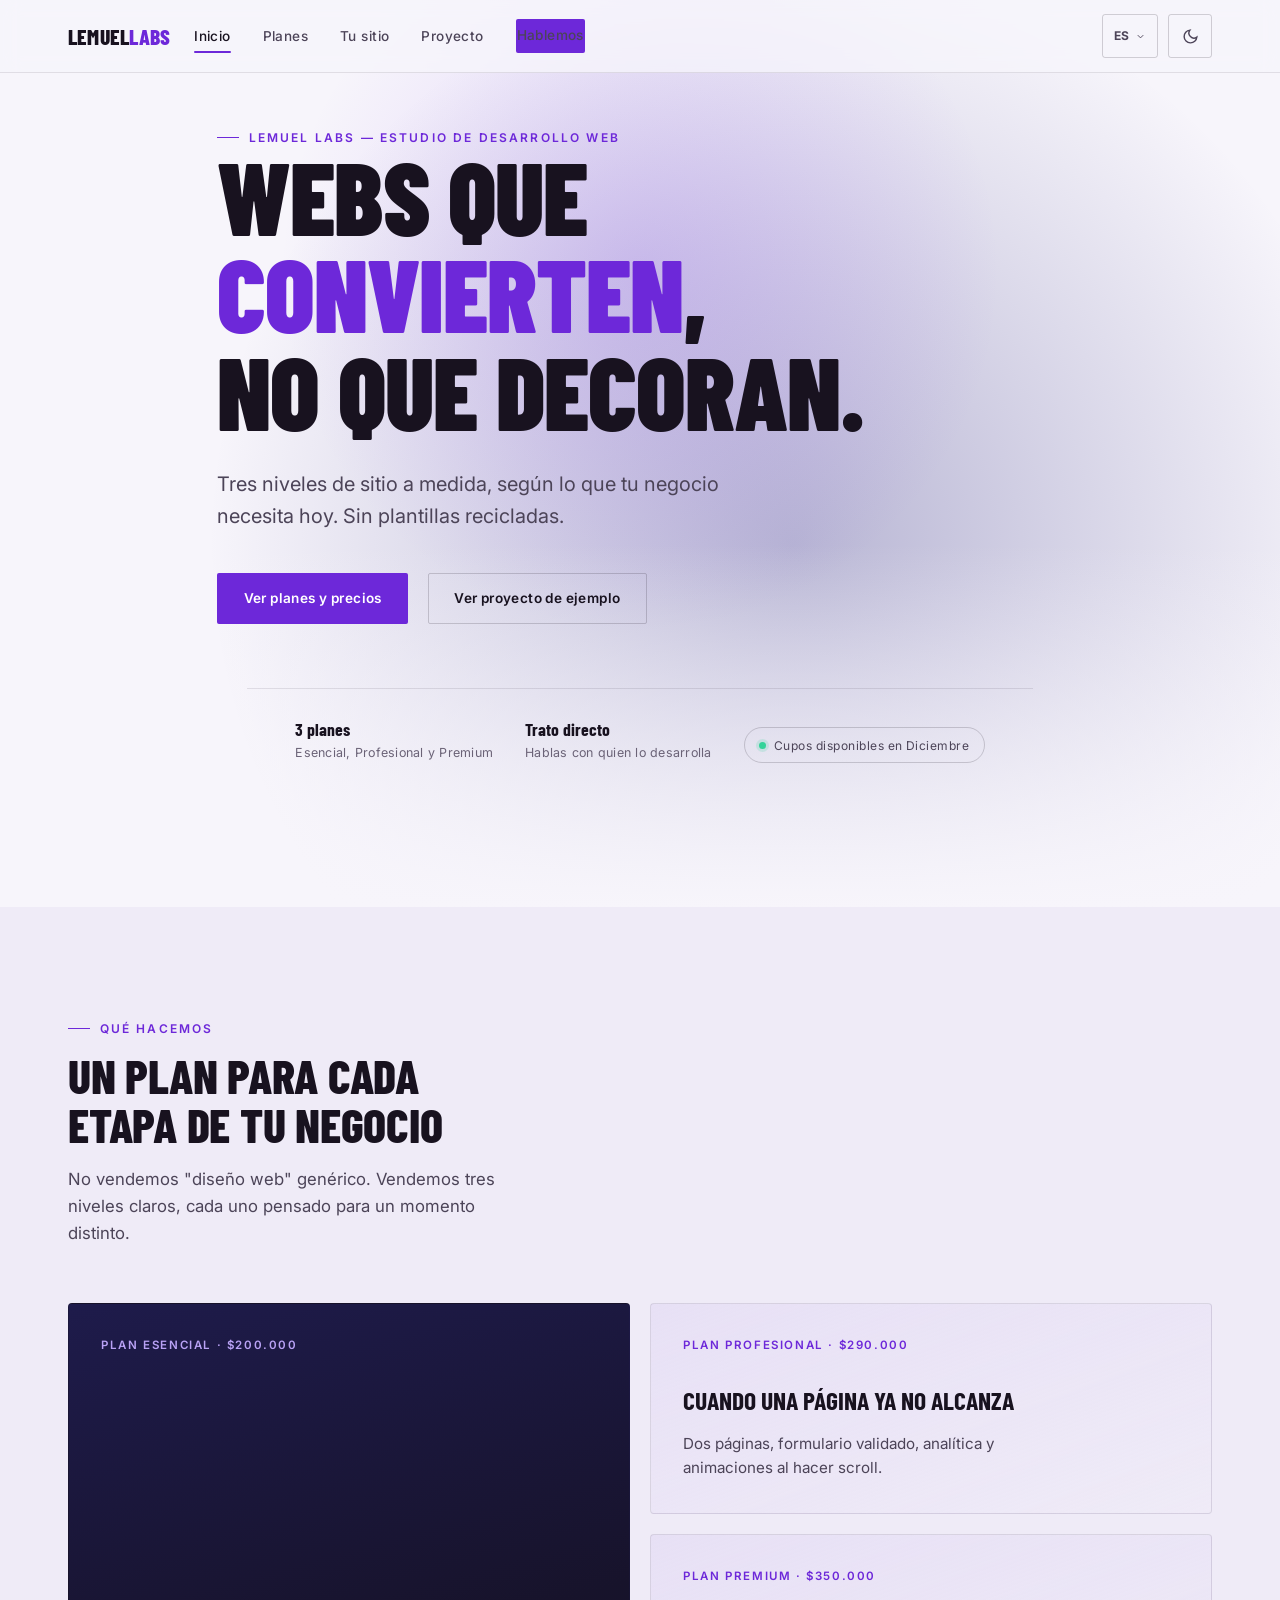
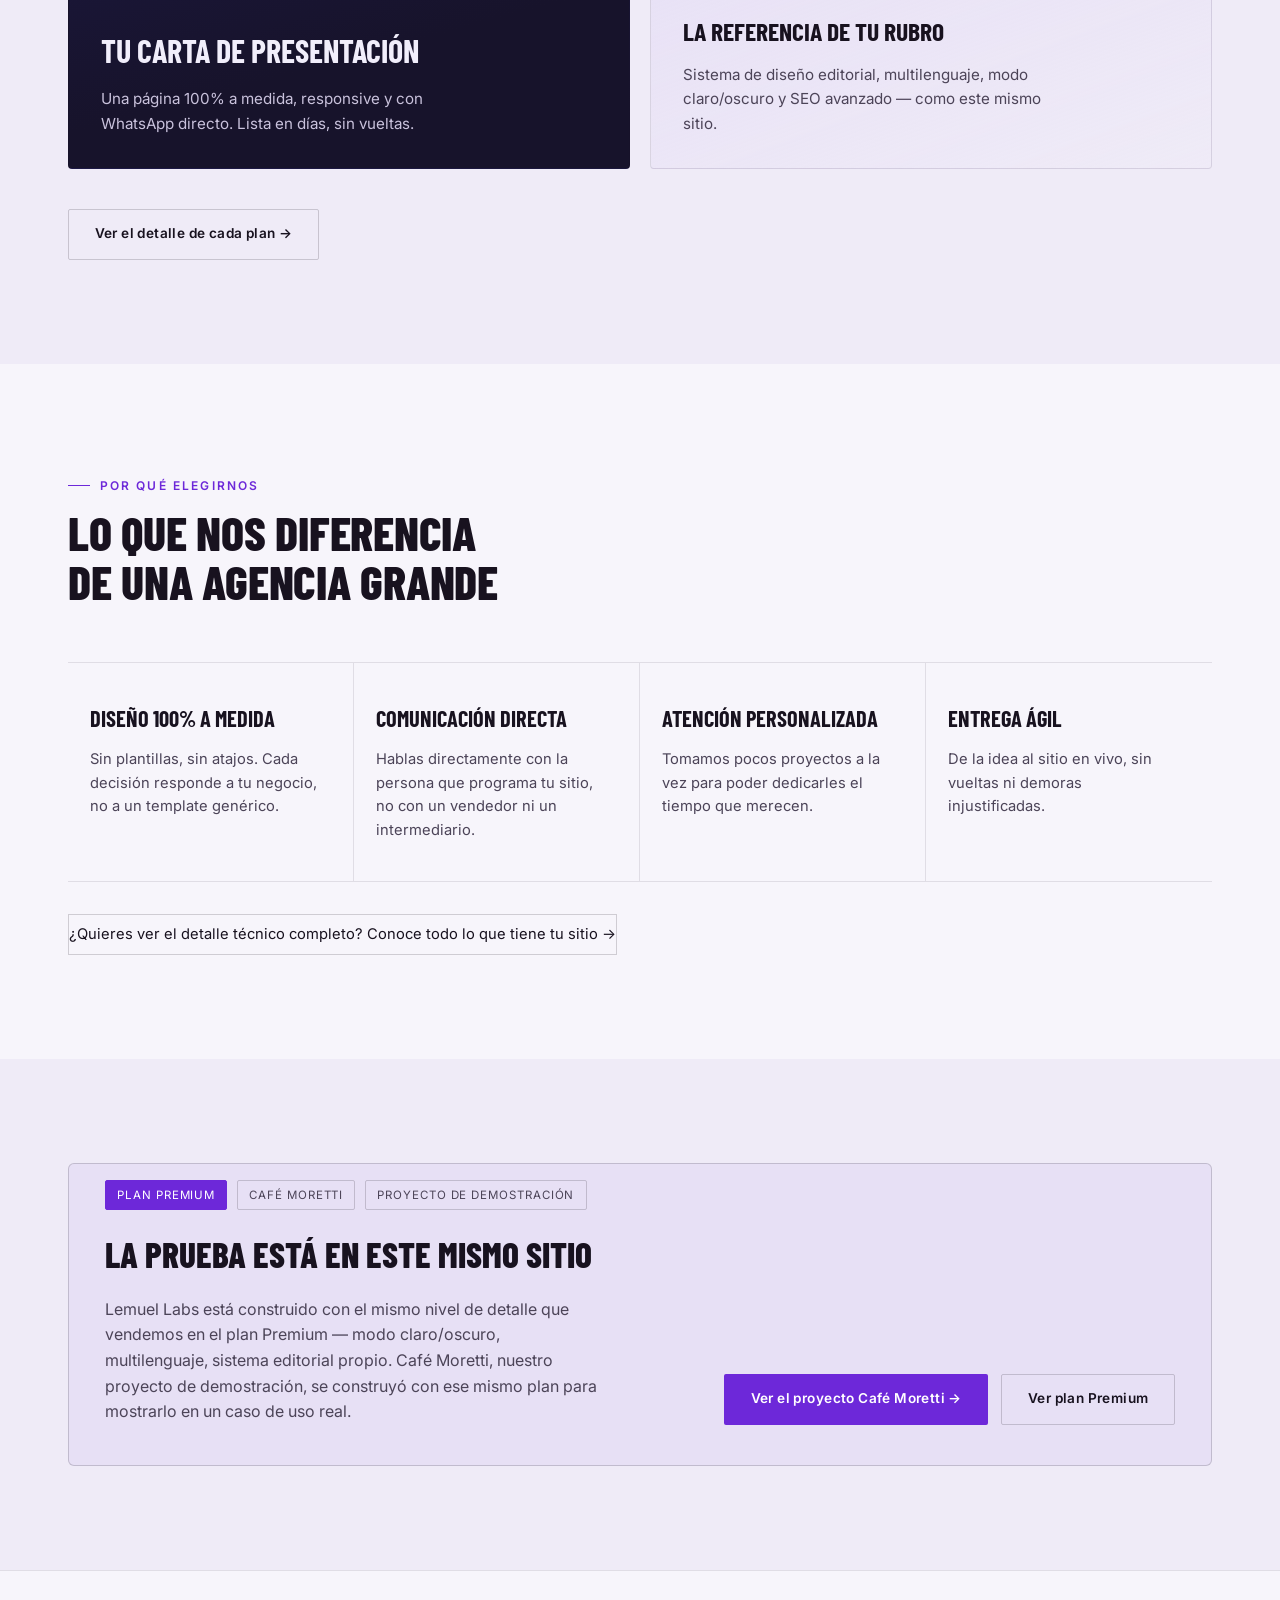
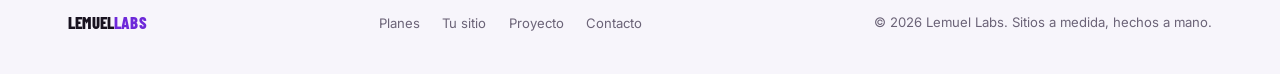
==== index.html @ 9ead1e61 "Add files via upload" ====
<!DOCTYPE html>
<html lang="es">
<head>
<meta charset="UTF-8">
<meta name="viewport" content="width=device-width, initial-scale=1.0">

<link rel="icon" href="img/favicon.ico" sizes="any">
<link rel="icon" type="image/png" sizes="32x32" href="img/favicon-32x32.png">
<link rel="icon" type="image/png" sizes="16x16" href="img/favicon-16x16.png">
<link rel="apple-touch-icon" sizes="180x180" href="img/apple-touch-icon.png">

<!-- A2 — Analítica liviana, sin cookies (Plausible).
     TODO ANTES DE PUBLICAR: reemplazar TU-DOMINIO.com por el dominio real. -->
<script defer data-domain="TU-DOMINIO.com" src="https://plausible.io/js/script.js"></script>
<!-- Alternativa a Plausible: GoatCounter (también gratis, también sin cookies).
     Para usarla en vez de Plausible: comentar el script de arriba,
     descomentar este, y reemplazar TU-CUENTA por tu cuenta real.
<script data-goatcounter="https://TU-CUENTA.goatcounter.com/count" async src="//gc.zgo.at/count.js"></script>
-->

<!-- Tema oscuro/claro sin parpadeo: se fija ANTES del primer paint -->
<script>
(function(){
  try{
    var saved = localStorage.getItem('lemuel-theme');
    var theme = saved || (window.matchMedia('(prefers-color-scheme: light)').matches ? 'light' : 'dark');
    document.documentElement.setAttribute('data-theme', theme);
    if (sessionStorage.getItem('lemuel-iris-open') === '1') {
      document.documentElement.classList.add('iris-pending');
      setTimeout(function(){ document.documentElement.classList.remove('iris-pending'); }, 2000);
    }
  }catch(e){}
})();
</script>

<title>Lemuel Labs — Desarrollo web a medida en 3 niveles</title>
<meta name="description" content="Lemuel Labs diseña y desarrolla sitios web a medida en tres planes: Esencial, Profesional y Premium. Sin plantillas. Con trato directo.">

<meta property="og:type" content="website">
<meta property="og:title" content="Lemuel Labs — Desarrollo web a medida en 3 niveles">
<meta property="og:description" content="Sitios a medida en tres planes: Esencial, Profesional y Premium. Sin plantillas, con trato directo y cupos limitados por mes.">
<!-- TODO: reemplazar TU-DOMINIO.com por el dominio real cuando el sitio esté publicado -->
<meta property="og:url" content="https://TU-DOMINIO.com/index.html">
<meta property="og:image" content="https://TU-DOMINIO.com/img/og-cover.jpg">
<meta property="og:locale" content="es_LA">

<meta name="twitter:card" content="summary_large_image">
<meta name="twitter:title" content="Lemuel Labs — Desarrollo web a medida en 3 niveles">
<meta name="twitter:description" content="Sitios a medida en tres planes: Esencial, Profesional y Premium. Sin plantillas, con trato directo.">
<meta name="twitter:image" content="https://TU-DOMINIO.com/img/og-cover.jpg">

<!-- Datos estructurados — ProfessionalService con los 3 planes como Offer.
     TODO ANTES DE PUBLICAR: reemplazar TU-DOMINIO.com por el dominio real,
     y confirmar priceCurrency (asumimos ARS por el formato de los precios;
     ajustar si corresponde otra moneda). Completar "sameAs" si suman redes. -->
<script type="application/ld+json">
{
  "@context": "https://schema.org",
  "@type": "ProfessionalService",
  "name": "Lemuel Labs",
  "description": "Estudio de desarrollo web a medida. Sitios de presentación para pequeños y medianos negocios, en tres niveles de servicio: Esencial, Profesional y Premium.",
  "url": "https://TU-DOMINIO.com/index.html",
  "telephone": "+5355530224",
  "email": "lemuel.labs@gmail.com",
  "priceRange": "$$",
  "makesOffer": [
    {
      "@type": "Offer",
      "name": "Plan Esencial",
      "price": "200000",
      "priceCurrency": "ARS",
      "url": "https://TU-DOMINIO.com/planes.html#esencial"
    },
    {
      "@type": "Offer",
      "name": "Plan Profesional",
      "price": "290000",
      "priceCurrency": "ARS",
      "url": "https://TU-DOMINIO.com/planes.html#profesional"
    },
    {
      "@type": "Offer",
      "name": "Plan Premium",
      "price": "350000",
      "priceCurrency": "ARS",
      "url": "https://TU-DOMINIO.com/planes.html#premium"
    }
  ]
}
</script>

<link rel="preconnect" href="https://fonts.googleapis.com">
<link rel="preconnect" href="https://fonts.gstatic.com" crossorigin>
<link href="https://fonts.googleapis.com/css2?family=Barlow+Condensed:wght@600;700;800;900&family=Inter:wght@400;500;600;700&display=swap" rel="stylesheet">
<link rel="stylesheet" href="css/styles.css">
</head>
<body>

<a href="#main" class="skip-link">Saltar al contenido</a>

<header>
  <nav class="nav wrap">
    <a href="index.html" class="logo">Lemuel<span>Labs</span></a>
    <ul class="nav-links" id="navLinks">
      <li><a href="index.html" aria-current="page" data-i18n="nav_inicio">Inicio</a></li>
      <li><a href="planes.html" data-i18n="nav_planes">Planes</a></li>
      <li><a href="servicios.html" data-i18n="nav_servicios">Tu sitio</a></li>
      <li><a href="proyecto.html" data-i18n="nav_proyecto">Proyecto</a></li>
      <li><a href="contacto.html" class="btn btn-primary btn-sm" data-i18n="nav_cta">Hablemos</a></li>
    </ul>
    <div class="nav-controls">
      <div class="lang-switch" id="langSwitch" data-open="false">
        <button type="button" class="lang-switch-btn" id="langBtn" aria-haspopup="listbox" aria-expanded="false" aria-label="Elegir idioma">
          <span id="langCurrentLabel">ES</span>
          <svg viewBox="0 0 24 24" fill="none" stroke="currentColor" stroke-width="2" aria-hidden="true" focusable="false"><path d="M6 9l6 6 6-6"/></svg>
        </button>
        <ul class="lang-switch-list" id="langMenu" role="listbox" aria-label="Idioma" tabindex="-1">
          <li role="option" data-lang="es" aria-selected="true" id="langOpt-es" data-i18n="lang_name_es">Español</li>
          <li role="option" data-lang="en" aria-selected="false" id="langOpt-en" data-i18n="lang_name_en">Inglés</li>
          <li role="option" data-lang="pt" aria-selected="false" id="langOpt-pt" data-i18n="lang_name_pt">Portugués</li>
        </ul>
      </div>
      <button type="button" class="icon-btn" id="themeToggle" aria-pressed="false" aria-label="Cambiar entre modo oscuro y claro">
        <svg class="icon-sun" viewBox="0 0 24 24" fill="none" stroke="currentColor" stroke-width="2" aria-hidden="true" focusable="false"><circle cx="12" cy="12" r="4"/><path d="M12 2v2M12 20v2M4.9 4.9l1.4 1.4M17.7 17.7l1.4 1.4M2 12h2M20 12h2M4.9 19.1l1.4-1.4M17.7 6.3l1.4-1.4"/></svg>
        <svg class="icon-moon" viewBox="0 0 24 24" fill="none" stroke="currentColor" stroke-width="2" aria-hidden="true" focusable="false"><path d="M21 12.79A9 9 0 1 1 11.21 3 7 7 0 0 0 21 12.79Z"/></svg>
      </button>
      <button class="nav-toggle" id="navToggle" aria-label="Abrir menú" aria-expanded="false">☰</button>
    </div>
  </nav>
</header>

<main id="main">

  <!-- HERO -->
  <section class="hero" id="hero">
    <div class="wrap hero-inner">
      <span class="eyebrow" data-i18n="hero_index_eyebrow">Lemuel Labs — Estudio de desarrollo web</span>
      <h1 data-i18n-html="hero_index_h1">Webs que <em>convierten</em>,<br>no que decoran.</h1>
      <p class="hero-sub" data-i18n="hero_index_sub">Tres niveles de sitio a medida, según lo que tu negocio necesita hoy. Sin plantillas recicladas.</p>
      <div class="hero-actions">
        <a href="planes.html" class="btn btn-primary" data-i18n="hero_index_cta1">Ver planes y precios</a>
        <a href="proyecto.html" class="btn btn-ghost" data-i18n="hero_index_cta2">Ver proyecto de ejemplo</a>
      </div>
    </div>
    <div class="wrap hero-meta">
      <div class="hero-meta-item"><strong>3 planes</strong>Esencial, Profesional y Premium</div>
      <div class="hero-meta-item"><strong>Trato directo</strong>Hablas con quien lo desarrolla</div>
      <div class="badge" data-cupos-badge data-status="open"><span class="badge-dot"></span><span class="badge-text">Cupos disponibles</span></div>
    </div>
  </section>

  <!-- RESUMEN DE SERVICIOS -->
  <section class="services" id="servicios">
    <div class="wrap">
      <div class="section-head reveal">
        <span class="eyebrow" data-i18n="services_eyebrow">Qué hacemos</span>
        <h2 data-i18n="services_h2">Un plan para cada etapa de tu negocio</h2>
        <p data-i18n="services_p">No vendemos "diseño web" genérico. Vendemos tres niveles claros, cada uno pensado para un momento distinto.</p>
      </div>

      <div class="bento">
        <div class="card card-1 reveal">
          <span class="card-tag">Plan Esencial · $200.000</span>
          <h3 data-i18n="service1_h3">Tu carta de presentación</h3>
          <p data-i18n="service1_p">Una página 100% a medida, responsive y con WhatsApp directo. Lista en días, sin vueltas.</p>
        </div>
        <div class="card card-2 reveal reveal-delay-1">
          <span class="card-tag">Plan Profesional · $290.000</span>
          <h3 data-i18n="service2_h3">Cuando una página ya no alcanza</h3>
          <p data-i18n="service2_p">Dos páginas, formulario validado, analítica y animaciones al hacer scroll.</p>
        </div>
        <div class="card card-3 reveal reveal-delay-2">
          <span class="card-tag">Plan Premium · $350.000</span>
          <h3 data-i18n="service3_h3">La referencia de tu rubro</h3>
          <p data-i18n="service3_p">Sistema de diseño editorial, multilenguaje, modo claro/oscuro y SEO avanzado — como este mismo sitio.</p>
        </div>
      </div>

      <div style="margin-top:2.5rem;">
        <a href="planes.html" class="btn btn-ghost reveal" data-i18n="services_cta">Ver el detalle de cada plan →</a>
      </div>
    </div>
  </section>

  <!-- POR QUÉ ELEGIRNOS -->
  <section class="why" id="por-que">
    <div class="wrap">
      <div class="section-head reveal">
        <span class="eyebrow" data-i18n="why_eyebrow">Por qué elegirnos</span>
        <h2 data-i18n="why_h2">Lo que nos diferencia de una agencia grande</h2>
      </div>

      <div class="why-grid reveal">
        <div class="why-item">
          <span class="why-mark"></span>
          <h3 data-i18n="why1_h3">Diseño 100% a medida</h3>
          <p data-i18n="why1_p">Sin plantillas, sin atajos. Cada decisión responde a tu negocio, no a un template genérico.</p>
        </div>
        <div class="why-item">
          <span class="why-mark"></span>
          <h3 data-i18n="why2_h3">Comunicación directa</h3>
          <p data-i18n="why2_p">Hablas directamente con la persona que programa tu sitio, no con un vendedor ni un intermediario.</p>
        </div>
        <div class="why-item">
          <span class="why-mark"></span>
          <h3 data-i18n="why3_h3">Atención personalizada</h3>
          <p data-i18n="why3_p">Tomamos pocos proyectos a la vez para poder dedicarles el tiempo que merecen.</p>
        </div>
        <div class="why-item">
          <span class="why-mark"></span>
          <h3 data-i18n="why4_h3">Entrega ágil</h3>
          <p data-i18n="why4_p">De la idea al sitio en vivo, sin vueltas ni demoras injustificadas.</p>
        </div>
      </div>

      <p style="margin-top:2rem; font-size:0.92rem;">
        <a href="servicios.html" class="btn-ghost" style="display:inline-block; padding:0.5rem 0;" data-i18n="why_cta">¿Quieres ver el detalle técnico completo? Conoce todo lo que tiene tu sitio →</a>
      </p>
    </div>
  </section>

  <!-- PRUEBA VIVA (deliberadamente solo en español: bloque breve de refuerzo,
       ya cubierto en detalle — y con selector de idioma — en planes.html
       y proyecto.html) -->
  <section class="project">
    <div class="wrap">
      <div class="case reveal" style="display:flex; flex-wrap:wrap; align-items:center; gap:0;">
        <div class="case-body" style="flex:1; min-width:280px;">
          <div class="case-info">
            <div class="case-tags">
              <span class="case-tag plan-tag">Plan Premium</span>
              <span class="case-tag">Café Moretti</span>
              <span class="case-tag">Proyecto de demostración</span>
            </div>
            <h2>La prueba está en este mismo sitio</h2>
            <p>Lemuel Labs está construido con el mismo nivel de detalle que vendemos en el plan Premium — modo claro/oscuro, multilenguaje, sistema editorial propio. Café Moretti, nuestro proyecto de demostración, se construyó con ese mismo plan para mostrarlo en un caso de uso real.</p>
          </div>
          <div class="case-cta" style="margin-top:1.6rem;">
            <a href="proyecto.html" class="btn btn-primary">Ver el proyecto Café Moretti →</a>
            <a href="planes.html" class="btn btn-ghost">Ver plan Premium</a>
          </div>
        </div>
      </div>
    </div>
  </section>

</main>

<footer>
  <div class="wrap footer-inner">
    <a href="index.html" class="logo" style="font-size:1.05rem;">Lemuel<span>Labs</span></a>
    <ul class="footer-links">
      <li><a href="planes.html" data-i18n="nav_planes">Planes</a></li>
      <li><a href="servicios.html" data-i18n="nav_servicios">Tu sitio</a></li>
      <li><a href="proyecto.html" data-i18n="nav_proyecto">Proyecto</a></li>
      <li><a href="contacto.html" data-i18n="nav_contacto">Contacto</a></li>
    </ul>
    <p>&copy; <span id="year"></span> Lemuel Labs. Sitios a medida, hechos a mano.</p>
  </div>
</footer>

<script src="js/main.js" defer></script>
</body>
</html>
---- css/styles.css ----
/* =========================================================
   LEMUEL LABS — HOJA DE ESTILOS COMPARTIDA
   Arquetipo: Mouse Gradient. Paleta violeta/índigo sobre
   fondo oscuro (con variante clara). Barlow Condensed + Inter.
   Índice:
     1. Variables y temas (oscuro / claro)
     2. Reset y base
     3. Utilidades (wrap, eyebrow, reveal, visually-hidden)
     4. Header / navegación / controles (tema, idioma)
     5. Hero
     6. Secciones genéricas
     7. Bento de servicios (index / resumen)
     8. Por qué elegirnos
     9. Planes (planes.html)
     10. Lo que tiene tu sitio (servicios.html)
     11. Proyecto / case study (proyecto.html)
     12. Contacto (formulario, honeypot, validación)
     13. Footer
     14. Overlay "iris" (transición unificada: página / tema / idioma)
     15. Responsive
   ========================================================= */

/* ---------------------------------------------------------
   1. VARIABLES Y TEMAS
   --------------------------------------------------------- */
:root{
  /* Fondo — se mantiene oscuro y cinemático en el tema por defecto */
  --bg: #05070A;
  --bg-alt: #0B0F14;
  --bg-alt-2: #100D1B;

  /* Paleta violeta / índigo (reemplaza al verde esmeralda + petróleo) */
  --violet-dark: #2E1065;
  --violet: #7C3AED;
  --violet-soft: #A78BFA;
  --indigo-dark: #1E1B4B;
  --indigo: #312E81;

  /* Acento operativo: en tema oscuro usamos --violet directo */
  --accent: var(--violet);
  --accent-strong: var(--violet-soft);

  --text: #F5F5F0;
  --text-dim: #9A93A6;
  /* #8A8497 sobre --bg (#05070A) = 5.60:1 — verificado, cumple AA (4.5:1) */
  --text-dimmer: #8A8497;

  /* Texto chico en color acento (eyebrow, card-tag, opción seleccionada del
     idioma) necesita más contraste que --accent puro sobre --bg: violeta
     #7C3AED da solo 3.54:1 en texto chico. --violet-soft (#A78BFA) da
     7.41:1 — se usa como color de TEXTO acentuado; --accent se sigue
     usando para fondos de botón, bordes e íconos (ahí sí alcanza 3:1 UI). */
  --accent-text: var(--violet-soft);

  --border: rgba(245,245,240,0.09);
  --border-strong: rgba(245,245,240,0.16);

  --ok: #34D399;
  --danger: #F87171;

  --display: 'Barlow Condensed', 'Helvetica Neue Condensed', 'Arial Narrow', sans-serif;
  --body: 'Inter', -apple-system, BlinkMacSystemFont, 'Segoe UI', sans-serif;

  --mx: 50%;
  --my: 30%;

  color-scheme: dark;
}

/* Tema claro — activado con [data-theme="light"] en <html>, seteado
   antes del primer paint por el script inline en el <head> de cada página */
:root[data-theme="light"]{
  --bg: #F7F5FB;
  --bg-alt: #EFEBF7;
  --bg-alt-2: #E7E0F5;

  --accent: #6D28D9;       /* violeta más oscuro: contraste suficiente sobre fondo claro */
  --accent-strong: #5B21B6;
  --accent-text: var(--accent); /* 6D28D9 sobre fondo claro = 6.57:1, ya cumple AA */

  --text: #18121F;
  --text-dim: #4C4458;
  /* #6B6377 sobre --bg (#F7F5FB) = 5.28:1 — verificado, cumple AA */
  --text-dimmer: #6B6377;

  --border: rgba(24,18,31,0.10);
  --border-strong: rgba(24,18,31,0.18);

  color-scheme: light;
}

*{ margin:0; padding:0; box-sizing:border-box; }

html{ scroll-behavior:smooth; }

@media (prefers-reduced-motion: reduce){
  html{ scroll-behavior:auto; }
  *{ animation-duration:0.001ms !important; transition-duration:0.001ms !important; }
}

body{
  background:var(--bg);
  color:var(--text);
  font-family:var(--body);
  font-size:16px;
  line-height:1.6;
  -webkit-font-smoothing:antialiased;
  overflow-x:hidden;
  transition:background 0.35s ease, color 0.35s ease;
}

img, svg{ display:block; max-width:100%; }
a{ color:inherit; text-decoration:none; }
button{ font:inherit; }
::selection{ background:var(--accent); color:#fff; }

:focus-visible{
  outline:2px solid var(--accent);
  outline-offset:3px;
}

/* ---------------------------------------------------------
   3. UTILIDADES
   --------------------------------------------------------- */
.wrap{
  max-width:1240px;
  margin:0 auto;
  padding:0 clamp(1.5rem, 4vw, 3rem);
}

.visually-hidden{
  position:absolute !important;
  width:1px; height:1px;
  padding:0; margin:-1px;
  overflow:hidden;
  clip:rect(0,0,0,0);
  white-space:nowrap;
  border:0;
}

.skip-link{
  position:fixed;
  top:-100px;
  left:1rem;
  z-index:1000;
  background:var(--accent);
  color:#fff;
  padding:0.75rem 1.2rem;
  border-radius:3px;
  font-size:0.85rem;
  font-weight:600;
  transition:top 0.2s ease;
}
.skip-link:focus{ top:1rem; }

.eyebrow{
  font-family:var(--body);
  font-weight:600;
  font-size:0.75rem;
  letter-spacing:0.18em;
  text-transform:uppercase;
  color:var(--accent-text);
  display:inline-flex;
  align-items:center;
  gap:0.6rem;
}
.eyebrow::before{
  content:"";
  width:22px; height:1px;
  background:var(--accent-text);
  display:inline-block;
}

.reveal{
  opacity:0;
  transform:translateY(28px);
  transition:opacity 0.8s cubic-bezier(.16,.8,.24,1), transform 0.8s cubic-bezier(.16,.8,.24,1);
}
.reveal.in-view{ opacity:1; transform:translateY(0); }
.reveal-delay-1.in-view{ transition-delay:0.08s; }
.reveal-delay-2.in-view{ transition-delay:0.16s; }
.reveal-delay-3.in-view{ transition-delay:0.24s; }

.btn{
  display:inline-flex;
  align-items:center;
  gap:0.5rem;
  font-family:var(--body);
  font-weight:600;
  font-size:0.85rem;
  letter-spacing:0.03em;
  padding:0.85rem 1.6rem;
  border-radius:2px;
  cursor:pointer;
  transition:transform 0.25s cubic-bezier(.16,.8,.24,1), background 0.25s ease, box-shadow 0.25s ease, color .25s ease, border-color .25s ease;
  border:1px solid transparent;
  white-space:nowrap;
}
.btn-primary{ background:var(--accent); color:#fff; }
.btn-primary:hover{
  transform:translateY(-2px);
  box-shadow:0 10px 30px -8px rgba(124,58,237,0.55);
}
.btn-ghost{
  background:transparent;
  border:1px solid var(--border-strong);
  color:var(--text);
}
.btn-ghost:hover{ border-color:var(--accent); color:var(--accent); }
.btn-sm{ padding:0.6rem 1.1rem; font-size:0.78rem; }

.badge{
  display:inline-flex;
  align-items:center;
  gap:0.5rem;
  font-size:0.75rem;
  letter-spacing:0.04em;
  padding:0.45rem 0.9rem;
  border:1px solid var(--border-strong);
  border-radius:20px;
  color:var(--text-dim);
}
.badge-dot{
  width:7px; height:7px;
  border-radius:50%;
  background:var(--text-dimmer);
  flex-shrink:0;
}
.badge[data-status="open"] .badge-dot{ background:var(--ok); box-shadow:0 0 0 3px rgba(52,211,153,0.18); }
.badge[data-status="closed"] .badge-dot{ background:var(--text-dimmer); }

/* Variante "etiqueta": para marcar algo (ej. "Plan Premium") sin usar el
   sistema de estados abierto/cerrado de los cupos. */
.badge-tag{ border-color:var(--accent); color:var(--accent-text); }
.badge-tag .badge-dot{ background:var(--accent); box-shadow:none; }

/* ---------------------------------------------------------
   4. HEADER / NAV / CONTROLES
   --------------------------------------------------------- */
header{
  position:fixed;
  top:0; left:0; right:0;
  z-index:100;
  background:color-mix(in srgb, var(--bg) 78%, transparent);
  backdrop-filter:blur(10px);
  -webkit-backdrop-filter:blur(10px);
  border-bottom:1px solid var(--border);
}
.nav{
  display:flex;
  align-items:center;
  justify-content:space-between;
  height:72px;
  gap:1.5rem;
}
.logo{
  font-family:var(--display);
  font-weight:800;
  font-size:1.35rem;
  letter-spacing:0.01em;
  text-transform:uppercase;
  flex-shrink:0;
}
.logo span{ color:var(--accent); }

.nav-links{
  display:flex;
  align-items:center;
  gap:2rem;
  list-style:none;
  flex:1;
}
.nav-links a{
  font-size:0.85rem;
  font-weight:500;
  letter-spacing:0.03em;
  color:var(--text-dim);
  transition:color 0.2s ease;
  position:relative;
  padding:0.3rem 0;
}
.nav-links a:hover{ color:var(--text); }
.nav-links a[aria-current="page"]{ color:var(--text); }
.nav-links a[aria-current="page"]::after{
  content:"";
  position:absolute;
  left:0; right:0; bottom:-4px;
  height:2px;
  background:var(--accent);
  border-radius:2px;
}

.nav-controls{
  display:flex;
  align-items:center;
  gap:0.6rem;
  flex-shrink:0;
}

.icon-btn{
  display:inline-flex;
  align-items:center;
  justify-content:center;
  width:44px; height:44px; /* mínimo 44x44 para área táctil (WCAG 2.5.5/2.5.8) */
  border:1px solid var(--border-strong);
  border-radius:3px;
  background:transparent;
  color:var(--text-dim);
  cursor:pointer;
  transition:border-color .2s ease, color .2s ease;
}
.icon-btn:hover{ border-color:var(--accent); color:var(--accent); }
.icon-btn svg{ width:17px; height:17px; }
.icon-btn .icon-moon{ display:none; }
:root[data-theme="light"] .icon-btn .icon-sun{ display:none; }
:root[data-theme="light"] .icon-btn .icon-moon{ display:block; }

/* Selector de idioma unificado: un botón + listbox desplegable,
   mismo lenguaje visual que el toggle de tema (icon-btn). */
.lang-switch{ position:relative; }
.lang-switch-btn{
  display:inline-flex;
  align-items:center;
  gap:0.35rem;
  height:44px; /* mínimo 44px de área táctil */
  padding:0 0.7rem;
  border:1px solid var(--border-strong);
  border-radius:3px;
  background:transparent;
  color:var(--text-dim);
  font-size:0.75rem;
  font-weight:700;
  letter-spacing:0.03em;
  cursor:pointer;
  transition:border-color .2s ease, color .2s ease;
}
.lang-switch-btn:hover{ border-color:var(--accent); color:var(--accent); }
.lang-switch-btn svg{ width:11px; height:11px; transition:transform .2s ease; }
.lang-switch[data-open="true"] .lang-switch-btn svg{ transform:rotate(180deg); }

.lang-switch-list{
  position:absolute;
  top:calc(100% + 8px);
  right:0;
  min-width:130px;
  background:var(--bg-alt-2);
  border:1px solid var(--border-strong);
  border-radius:4px;
  padding:0.35rem;
  list-style:none;
  box-shadow:0 12px 30px -10px rgba(0,0,0,0.5);
  opacity:0;
  transform:translateY(-6px);
  pointer-events:none;
  transition:opacity .18s ease, transform .18s ease;
  z-index:120;
}
.lang-switch[data-open="true"] .lang-switch-list{
  opacity:1;
  transform:translateY(0);
  pointer-events:auto;
}
.lang-switch-list [role="option"]{
  display:flex;
  align-items:center;
  justify-content:space-between;
  gap:0.6rem;
  padding:0.55rem 0.7rem;
  font-size:0.85rem;
  color:var(--text-dim);
  border-radius:3px;
  cursor:pointer;
}
.lang-switch-list [role="option"]:hover,
.lang-switch-list [role="option"].is-focused{
  background:color-mix(in srgb, var(--accent) 16%, transparent);
  color:var(--text);
}
.lang-switch-list [role="option"][aria-selected="true"]{ color:var(--accent-text); font-weight:600; }
.lang-switch-list [role="option"][aria-selected="true"]::after{ content:"✓"; }

.nav-toggle{
  display:none;
  align-items:center;
  justify-content:center;
  width:44px; height:44px; /* mínimo 44x44 de área táctil */
  background:none;
  border:none;
  color:var(--text);
  font-size:1.6rem;
  cursor:pointer;
}

/* ---------------------------------------------------------
   5. HERO
   --------------------------------------------------------- */
.hero{
  position:relative;
  min-height:92svh;
  display:flex;
  flex-direction:column;
  justify-content:center;
  padding-top:72px;
  overflow:hidden;
}
.hero::before{
  content:"";
  position:absolute;
  inset:0;
  background:
    radial-gradient(600px 600px at var(--mx) var(--my), rgba(124,58,237,0.20), transparent 60%),
    radial-gradient(900px 900px at calc(var(--mx) + 12%) calc(var(--my) + 30%), rgba(49,46,129,0.32), transparent 65%);
  transition:background 0.15s ease-out;
  pointer-events:none;
}
.hero::after{
  content:"";
  position:absolute;
  inset:0;
  background:linear-gradient(180deg, transparent 60%, var(--bg) 100%);
  pointer-events:none;
}

.hero-inner{ position:relative; z-index:2; padding-top:3rem; padding-bottom:4rem; }
.hero.hero-compact{ min-height:64svh; }
.hero.hero-compact .hero-inner{ padding-top:2.2rem; padding-bottom:3rem; }

.hero h1{
  font-family:var(--display);
  font-weight:900;
  text-transform:uppercase;
  font-size:clamp(2.6rem, 8vw, 7rem);
  line-height:0.95;
  letter-spacing:-0.01em;
  max-width:18ch;
}
.hero h1 em{ font-style:normal; color:var(--accent); }

.hero-sub{
  margin-top:1.8rem;
  font-size:clamp(1rem, 1.6vw, 1.25rem);
  color:var(--text-dim);
  max-width:40ch;
  font-weight:400;
}

.hero-actions{
  margin-top:2.6rem;
  display:flex;
  align-items:center;
  gap:1.2rem;
  flex-wrap:wrap;
}

.hero-meta{
  position:relative;
  z-index:2;
  display:flex;
  justify-content:space-between;
  align-items:flex-end;
  gap:2rem;
  padding-bottom:2.5rem;
  border-top:1px solid var(--border);
  padding-top:1.6rem;
  flex-wrap:wrap;
}
.hero-meta-item{ font-size:0.78rem; color:var(--text-dimmer); letter-spacing:0.02em; }
.hero-meta-item strong{
  display:block;
  font-family:var(--display);
  font-weight:700;
  font-size:1.1rem;
  color:var(--text);
  text-transform:none;
  letter-spacing:0;
}

/* ---------------------------------------------------------
   6. SECCIONES GENÉRICAS
   --------------------------------------------------------- */
section{ position:relative; padding:6.5rem 0; }
.section-head{ max-width:46ch; margin-bottom:3.5rem; }
.section-head h2{
  font-family:var(--display);
  font-weight:800;
  text-transform:uppercase;
  font-size:clamp(2rem, 4vw, 3rem);
  line-height:1.02;
  margin-top:0.8rem;
  letter-spacing:-0.005em;
}
.section-head p{ margin-top:1.1rem; color:var(--text-dim); font-size:1.05rem; max-width:42ch; }
.section-head.center{ margin-left:auto; margin-right:auto; text-align:center; }

/* ---------------------------------------------------------
   7. BENTO DE SERVICIOS (resumen en index)
   --------------------------------------------------------- */
.services{ background:var(--bg-alt); }
.bento{
  display:grid;
  grid-template-columns:repeat(6, 1fr);
  grid-auto-rows:minmax(150px, auto);
  gap:1.25rem;
}
.card{
  border:1px solid var(--border);
  background:linear-gradient(160deg, var(--bg-alt-2), color-mix(in srgb, var(--bg-alt) 60%, transparent));
  border-radius:4px;
  padding:2rem;
  display:flex;
  flex-direction:column;
  justify-content:flex-end;
  transition:border-color 0.3s ease, transform 0.3s ease;
  position:relative;
  overflow:hidden;
}
.card:hover{ border-color:var(--border-strong); transform:translateY(-4px); }
.card-tag{
  font-size:0.72rem;
  letter-spacing:0.14em;
  text-transform:uppercase;
  color:var(--accent-text);
  font-weight:600;
  margin-bottom:auto;
}
.card h3{
  font-family:var(--display);
  font-weight:700;
  font-size:1.6rem;
  text-transform:uppercase;
  margin-top:1.6rem;
}
.card p{ margin-top:0.7rem; color:var(--text-dim); font-size:0.95rem; max-width:38ch; }

/* Fondo y texto fijos (no ligados al tema): esta tarjeta es un
   "spot" oscuro deliberado, debe leerse bien tanto en modo oscuro
   como en modo claro, así que no hereda var(--text)/var(--bg-alt-2) */
.card-1{
  grid-column:1 / span 3; grid-row:1 / span 2;
  background:linear-gradient(165deg, var(--indigo-dark), #17132B 70%);
  color:#F1EEFB;
}
.card-1 .card-tag{ color:#B9A2F5; }
.card-1 p{ color:#C9C2DC; }
.card-1 h3{ font-size:2rem; }
.card-2{ grid-column:4 / span 3; grid-row:1; }
.card-3{ grid-column:4 / span 3; grid-row:2; }

/* ---------------------------------------------------------
   8. POR QUÉ ELEGIRNOS
   --------------------------------------------------------- */
.why{ background:var(--bg); }
.why-grid{ display:grid; grid-template-columns:repeat(4, 1fr); border-top:1px solid var(--border); }
.why-item{ padding:2.4rem 1.8rem 2.4rem 1.4rem; border-right:1px solid var(--border); border-bottom:1px solid var(--border); }
.why-grid .why-item:last-child{ border-right:none; }
.why-mark{ width:10px; height:10px; background:var(--accent); border-radius:1px; margin-bottom:1.4rem; }
.why-item h3{ font-family:var(--display); font-weight:700; font-size:1.4rem; text-transform:uppercase; }
.why-item p{ margin-top:0.7rem; color:var(--text-dim); font-size:0.92rem; }

/* ---------------------------------------------------------
   9. PLANES
   --------------------------------------------------------- */
.plans{ background:var(--bg-alt); }
.plan-grid{
  display:grid;
  grid-template-columns:repeat(3, 1fr);
  gap:1.5rem;
  align-items:stretch;
}
.plan-card{
  border:1px solid var(--border);
  background:var(--bg-alt-2);
  border-radius:6px;
  padding:2.2rem 1.9rem;
  display:flex;
  flex-direction:column;
  position:relative;
  transition:border-color .3s ease, transform .3s ease;
}
.plan-card:hover{ transform:translateY(-4px); border-color:var(--border-strong); }
.plan-card.featured{
  border-color:var(--accent);
  background:linear-gradient(165deg, var(--indigo-dark), #17132B 70%);
  color:#F1EEFB;
}
.plan-card.featured .plan-name{ color:#C9C2DC; }
.plan-card.featured .plan-price{ color:#F1EEFB; }
.plan-card.featured .plan-price span{ color:#B7AFC9; }
.plan-card.featured .plan-hook{ color:#D8D1EA; }
.plan-card.featured .plan-features li{ color:#D2CBE3; }
.plan-card.featured .plan-features li strong{ color:#fff; }
.plan-card.featured .plan-features li::before{ background:#A78BFA; }
.plan-card.featured .plan-for{ color:#B7AFC9; border-top-color:rgba(245,245,240,0.14); }
.plan-card.featured::before{
  content:"El que usamos nosotros mismos";
  position:absolute;
  top:-13px; left:1.9rem; right:1.9rem;
  background:var(--accent);
  color:#fff;
  font-size:0.68rem;
  font-weight:700;
  letter-spacing:0.04em;
  text-transform:uppercase;
  padding:0.35rem 0.75rem;
  border-radius:20px;
  white-space:nowrap;
  overflow:hidden;
  text-overflow:ellipsis;
  width:fit-content;
  max-width:calc(100% - 3.8rem); /* nunca desborda el ancho de la tarjeta, incl. a 320px */
}
.plan-name{ display:block; margin:0; font-size:0.78rem; font-weight:600; letter-spacing:0.12em; text-transform:uppercase; color:var(--text-dim); }
.plan-price{
  font-family:var(--display);
  font-weight:800;
  font-size:2.6rem;
  margin-top:0.5rem;
  letter-spacing:-0.01em;
}
.plan-price span{ font-family:var(--body); font-weight:500; font-size:0.9rem; color:var(--text-dimmer); }
.plan-hook{
  margin-top:0.9rem;
  font-style:normal;
  color:var(--text-dim);
  font-size:0.95rem;
  min-height:2.6em;
}
.plan-features{
  list-style:none;
  margin-top:1.6rem;
  display:flex;
  flex-direction:column;
  gap:0.7rem;
  flex:1;
}
.plan-features li{
  font-size:0.88rem;
  color:var(--text-dim);
  padding-left:1.3rem;
  position:relative;
}
.plan-features li::before{
  content:"";
  position:absolute;
  left:0; top:0.5em;
  width:7px; height:7px;
  border-radius:1px;
  background:var(--accent);
}
.plan-features li strong{ color:var(--text); font-weight:600; }
.plan-for{
  margin-top:1.4rem;
  padding-top:1.2rem;
  border-top:1px solid var(--border);
  font-size:0.82rem;
  color:var(--text-dimmer);
}
.plan-card .btn{ margin-top:1.6rem; justify-content:center; }

.plans-note{
  margin-top:3rem;
  border:1px solid var(--border-strong);
  border-left:2px solid var(--accent);
  border-radius:2px;
  padding:1.8rem 2rem;
  background:color-mix(in srgb, var(--indigo) 12%, transparent);
}
.plans-note h3{ font-family:var(--display); font-weight:700; text-transform:uppercase; font-size:1.3rem; }
.plans-note p{ margin-top:0.7rem; color:var(--text-dim); font-size:0.95rem; max-width:70ch; }
.plans-note p + p{ margin-top:0.6rem; }

/* Tabla comparativa (D2) */
.compare-table-wrap{
  margin-top:1.5rem;
  overflow-x:auto;
  border:1px solid var(--border);
  border-radius:6px;
}
.compare-table{
  width:100%;
  border-collapse:collapse;
  font-size:0.88rem;
  min-width:520px;
}
.compare-table thead th{
  text-align:left;
  font-family:var(--display);
  font-weight:700;
  text-transform:uppercase;
  font-size:0.78rem;
  letter-spacing:0.04em;
  color:var(--text-dim);
  padding:0.9rem 1.1rem;
  border-bottom:1px solid var(--border-strong);
  background:var(--bg-alt-2);
}
.compare-table thead th:not(:first-child){ text-align:center; }
.compare-table tbody th{
  text-align:left;
  font-weight:500;
  color:var(--text);
  padding:0.8rem 1.1rem;
  border-bottom:1px solid var(--border);
  white-space:nowrap;
}
.compare-table tbody td{
  text-align:center;
  color:var(--text-dim);
  padding:0.8rem 0.75rem;
  border-bottom:1px solid var(--border);
}
.compare-table tbody tr:last-child th, .compare-table tbody tr:last-child td{ border-bottom:none; }

/* Reseñas próximamente (D4): slots vacíos, con estilo, sin inventar nada */
.review-slots{
  display:grid;
  grid-template-columns:repeat(3, 1fr);
  gap:1.25rem;
  margin-top:2rem;
}
.review-slot{
  border:1px dashed var(--border-strong);
  border-radius:6px;
  padding:1.6rem;
  background:var(--bg-alt-2);
}
.review-slot-avatar{
  width:40px; height:40px;
  border-radius:50%;
  background:var(--border-strong);
  margin-bottom:1rem;
}
.review-slot-line{
  height:9px;
  border-radius:2px;
  background:var(--border-strong);
  margin-bottom:0.6rem;
}
.review-slot-line-w1{ width:85%; }
.review-slot-line-w2{ width:55%; margin-bottom:0; }

/* ---------------------------------------------------------
   10. LO QUE TIENE TU SITIO (servicios.html)
   --------------------------------------------------------- */
.premium-note{
  display:flex;
  align-items:center;
  gap:1rem;
  flex-wrap:wrap;
  border:1px solid var(--border-strong);
  border-radius:4px;
  padding:1.3rem 1.6rem;
  margin-bottom:3rem;
  background:var(--bg-alt-2);
}
.premium-note p{ color:var(--text-dim); font-size:0.92rem; }
.premium-note a{ color:var(--accent-strong); font-weight:600; }

.lead{
  font-size:1.15rem;
  color:var(--text-dim);
  max-width:64ch;
  margin-bottom:3rem;
}
.lead::first-letter{
  font-family:var(--display);
  font-weight:900;
  font-size:3.6em;
  float:left;
  line-height:0.82;
  padding-right:0.12em;
  padding-top:0.03em;
  color:var(--accent);
}

.feature-grid{
  display:grid;
  grid-template-columns:repeat(2, 1fr);
  gap:1.25rem;
}
.feature-card{
  border:1px solid var(--border);
  border-radius:4px;
  padding:1.8rem;
  background:var(--bg-alt-2);
  transition:border-color .3s ease, transform .3s ease;
}
.feature-card:hover{ border-color:var(--border-strong); transform:translateY(-3px); }
.feature-icon{ font-size:1.6rem; line-height:1; }
.feature-card h3{
  font-family:var(--display);
  font-weight:700;
  font-size:1.3rem;
  text-transform:uppercase;
  margin-top:0.9rem;
}
.feature-card p{ margin-top:0.6rem; color:var(--text-dim); font-size:0.92rem; }

.pull-quote{
  border-left:2px solid var(--accent);
  padding:0.4rem 0 0.4rem 1.6rem;
  margin:3.5rem 0;
  font-family:var(--display);
  font-weight:600;
  font-size:clamp(1.4rem, 2.6vw, 2rem);
  text-transform:uppercase;
  letter-spacing:0.003em;
  line-height:1.15;
  max-width:32ch;
  color:var(--text);
}

/* ---------------------------------------------------------
   11. PROYECTO / CASE STUDY
   --------------------------------------------------------- */
.project{ background:var(--bg-alt); }
.case{ border:1px solid var(--border-strong); border-radius:6px; overflow:hidden; background:var(--bg-alt-2); }
.case-media-wrap{ overflow:hidden; margin:1.25rem; border-radius:4px; }
.case-media{
  aspect-ratio:16/8;
  border:1px dashed var(--border-strong);
  border-radius:4px;
  display:flex;
  align-items:center;
  justify-content:center;
  color:var(--text-dimmer);
  font-size:0.85rem;
  letter-spacing:0.1em;
  text-transform:uppercase;
  background:repeating-linear-gradient(135deg, rgba(124,58,237,0.05) 0 12px, transparent 12px 24px);
  will-change:transform;
}
.case-media img{ width:100%; height:100%; object-fit:cover; }
.case-body{ padding:1rem 2.25rem 2.5rem; display:flex; justify-content:space-between; gap:2.5rem; flex-wrap:wrap; }
.case-info{ max-width:50ch; }
.case-tags{ display:flex; gap:0.6rem; margin-bottom:1rem; flex-wrap:wrap; }
.case-tag{
  font-size:0.72rem;
  letter-spacing:0.08em;
  text-transform:uppercase;
  color:var(--text-dim);
  border:1px solid var(--border-strong);
  padding:0.3rem 0.7rem;
  border-radius:2px;
}
.case-tag.plan-tag{ color:#fff; background:var(--accent); border-color:var(--accent); }
.case-info h2, .case-info h3{ font-family:var(--display); font-weight:800; text-transform:uppercase; font-size:2.2rem; margin:0; }
.case-info p{ margin-top:0.9rem; color:var(--text-dim); font-size:1rem; }
.case-cta{ display:flex; align-items:flex-end; gap:0.8rem; flex-wrap:wrap; }

.detail-grid{
  display:grid;
  grid-template-columns:repeat(3, 1fr);
  gap:1.25rem;
  margin-top:3rem;
}
.detail-grid .feature-card p{ font-size:0.88rem; }

/* ---------------------------------------------------------
   12. CONTACTO
   --------------------------------------------------------- */
.contact{ background:var(--bg); position:relative; overflow:hidden; }
.contact::before{
  content:"";
  position:absolute;
  inset:0;
  /* Más sutil que antes (era 0.16/0.4): el gradiente sigue siendo la firma
     visual, pero no debe competir con el contraste del formulario. */
  background:
    radial-gradient(560px 560px at var(--cx, 80%) var(--cy, 20%), rgba(124,58,237,0.10), transparent 60%),
    radial-gradient(760px 760px at calc(var(--cx, 80%) - 20%) calc(var(--cy, 20%) + 40%), rgba(30,27,75,0.22), transparent 65%);
  pointer-events:none;
}
:root[data-theme="light"] .contact::before{
  /* En claro, cualquier tinte se nota más sobre el fondo casi blanco:
     va todavía más bajo para no ensuciar el área detrás del formulario. */
  background:
    radial-gradient(560px 560px at var(--cx, 80%) var(--cy, 20%), rgba(124,58,237,0.08), transparent 60%),
    radial-gradient(760px 760px at calc(var(--cx, 80%) - 20%) calc(var(--cy, 20%) + 40%), rgba(49,46,129,0.10), transparent 65%);
}
.contact-inner{ position:relative; z-index:2; }
.contact-grid{ display:grid; grid-template-columns:1fr 1fr; gap:4rem; align-items:start; }

.urgency{
  border:1px solid var(--border-strong);
  border-left:2px solid var(--accent);
  padding:1.4rem 1.6rem;
  margin-top:1.6rem;
  /* 10% en vez de 14%: verificado con el contraste real, el texto sigue
     muy por encima de AA (>6:1 en ambos temas) — esto es solo prolijidad visual */
  background:color-mix(in srgb, var(--indigo) 10%, transparent);
  border-radius:2px;
}
.urgency p{ color:var(--text-dim); font-size:0.92rem; }
.urgency strong{ color:var(--text); }

.direct-info{ margin-top:2rem; }
.direct-info a{
  display:block;
  font-family:var(--display);
  font-weight:700;
  font-size:1.4rem;
  padding:0.9rem 0;
  border-bottom:1px solid var(--border);
  transition:color 0.2s ease;
}
.direct-info a:hover{ color:var(--accent); }
.direct-info span{
  display:block;
  font-size:0.72rem;
  letter-spacing:0.1em;
  text-transform:uppercase;
  color:var(--text-dimmer);
  margin-top:1.6rem;
}

form{ display:flex; flex-direction:column; gap:1.3rem; }
.field{ display:flex; flex-direction:column; gap:0.5rem; }
.field label{ font-size:0.75rem; letter-spacing:0.08em; text-transform:uppercase; color:var(--text-dimmer); }
.field input, .field textarea{
  background:var(--bg-alt-2);
  border:1px solid var(--border);
  border-radius:3px;
  padding:0.9rem 1rem;
  color:var(--text);
  font-family:var(--body);
  font-size:0.95rem;
  resize:vertical;
  transition:border-color 0.2s ease;
}
.field input:focus, .field textarea:focus{ border-color:var(--accent); outline:none; }
.field input[aria-invalid="true"], .field textarea[aria-invalid="true"]{ border-color:var(--danger); }
.field-error{
  font-size:0.78rem;
  color:var(--danger);
  min-height:1.1em;
}
form .btn{ align-self:flex-start; margin-top:0.4rem; }
.form-status{
  font-size:0.85rem;
  color:var(--ok);
  min-height:1.2em;
}
.form-status.is-error{ color:var(--danger); }

.form-fallback{
  font-size:0.85rem;
  color:var(--text-dim);
  margin-top:-0.4rem;
}
.form-fallback a{ color:var(--accent-text); font-weight:600; text-decoration:underline; }

/* Honeypot: oculto para personas, visible para bots que rellenan todo */
.hp-field{
  position:absolute !important;
  left:-9999px !important;
  width:1px; height:1px;
  overflow:hidden;
}

/* ---------------------------------------------------------
   13. FOOTER
   --------------------------------------------------------- */
footer{ border-top:1px solid var(--border); padding:2.4rem 0; }
.footer-inner{ display:flex; justify-content:space-between; align-items:center; flex-wrap:wrap; gap:1rem; }
footer p{ font-size:0.82rem; color:var(--text-dimmer); }
.footer-links{ display:flex; gap:1.4rem; list-style:none; }
.footer-links a{ font-size:0.82rem; color:var(--text-dimmer); transition:color .2s ease; }
.footer-links a:hover{ color:var(--text); }

/* ---------------------------------------------------------
   14. OVERLAY "IRIS" — transición unificada de página / tema / idioma
   Reemplaza el fade que antes se hacía con la View Transitions API
   nativa: ahora un solo mecanismo (ver main.js) controla los tres
   casos, así que no dejamos las dos corriendo en simultáneo.
   El overlay se recorta con una máscara SVG circular (ver main.js):
   el círculo es un "agujero" que se agranda o se achica, dejando
   ver el contenido de atrás o tapándolo por completo. El color
   del overlay (negro/blanco) se fija en JS según el tema activo.
   --------------------------------------------------------- */
.iris-overlay{
  position:fixed;
  inset:0;
  z-index:9999;
  display:flex;
  align-items:center;
  justify-content:center;
  background:#05070A; /* se sobreescribe en JS según el tema activo */
  pointer-events:none;
  opacity:0;
}
.iris-overlay.is-active{ opacity:1; pointer-events:auto; }

.iris-logo{
  font-family:var(--display);
  font-weight:800;
  font-size:clamp(1.6rem, 4vw, 2.4rem);
  text-transform:uppercase;
  letter-spacing:0.01em;
  color:#F5F5F0;
  opacity:0;
  transform:scale(0.96) translateY(8px);
  transition:opacity 0.32s cubic-bezier(0.22,1,0.36,1), transform 0.32s cubic-bezier(0.22,1,0.36,1);
}
.iris-logo span{ color:var(--violet-soft); }
.iris-overlay.is-logo-visible .iris-logo{ opacity:1; transform:scale(1) translateY(0); }

@media (prefers-reduced-motion: reduce){
  .iris-overlay{ display:none !important; }
}

/* Mientras se resuelve una navegación con el iris pendiente (ver el
   script inline del <head> y main.js), el contenido real queda oculto
   para que no haya un instante de contenido sin tapar. */
html.iris-pending body > *:not(.iris-overlay){ visibility:hidden; }

/* ---------------------------------------------------------
   15. RESPONSIVE
   --------------------------------------------------------- */
@media (max-width:960px){
  .nav-links{
    position:fixed;
    top:72px; left:0; right:0;
    background:var(--bg-alt-2);
    border-bottom:1px solid var(--border);
    flex-direction:column;
    align-items:flex-start;
    gap:0;
    padding:0.5rem clamp(1.5rem,4vw,3rem) 1rem;
    transform:translateY(-140%);
    transition:transform 0.3s ease;
  }
  .nav-links.open{ transform:translateY(0); }
  .nav-links li{ width:100%; }
  .nav-links a{ display:block; padding:0.9rem 0; border-bottom:1px solid var(--border); }
  .nav-links a[aria-current="page"]::after{ display:none; }
  .nav-links .btn{ margin:0.9rem 0; }
  .nav-toggle{ display:flex; }

  .bento{ grid-template-columns:1fr; grid-auto-rows:auto; }
  .card-1, .card-2, .card-3{ grid-column:1; grid-row:auto; }

  .why-grid{ grid-template-columns:1fr 1fr; }
  .why-grid .why-item:nth-child(2n){ border-right:none; }

  .plan-grid{ grid-template-columns:1fr; }
  .feature-grid{ grid-template-columns:1fr; }
  .detail-grid{ grid-template-columns:1fr 1fr; }
  .review-slots{ grid-template-columns:1fr; }

  .case-body{ flex-direction:column; }
  .contact-grid{ grid-template-columns:1fr; gap:3rem; }
}

@media (max-width:520px){
  .why-grid{ grid-template-columns:1fr; }
  .why-grid .why-item{ border-right:none; }
  .hero-meta{ flex-direction:column; align-items:flex-start; gap:1rem; }
  .detail-grid{ grid-template-columns:1fr; }
  .nav-controls{ gap:0.4rem; }
  .lang-switch-btn{ padding:0 0.5rem; }
  .lang-switch-list{ right:-0.5rem; }
  .plan-card.featured::before{ font-size:0.6rem; padding:0.3rem 0.6rem; left:1.4rem; max-width:calc(100% - 2.8rem); }
}
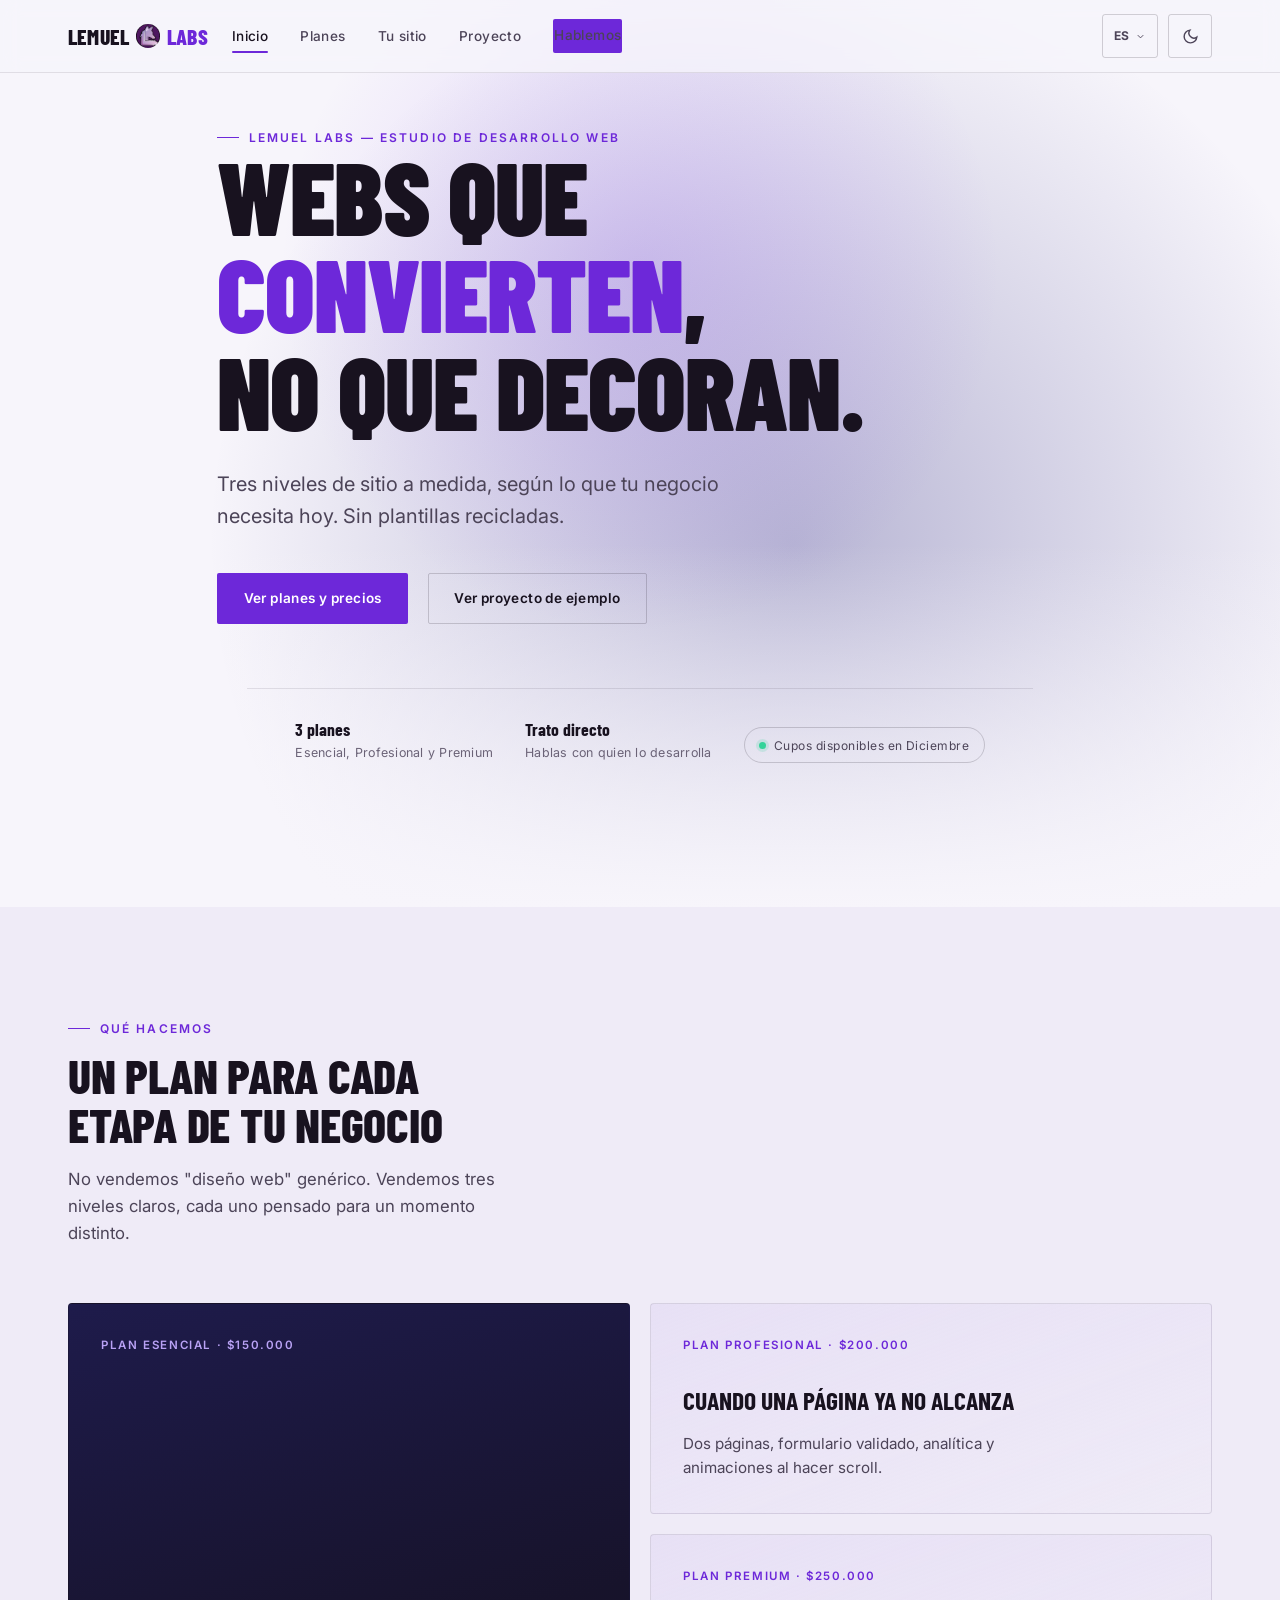
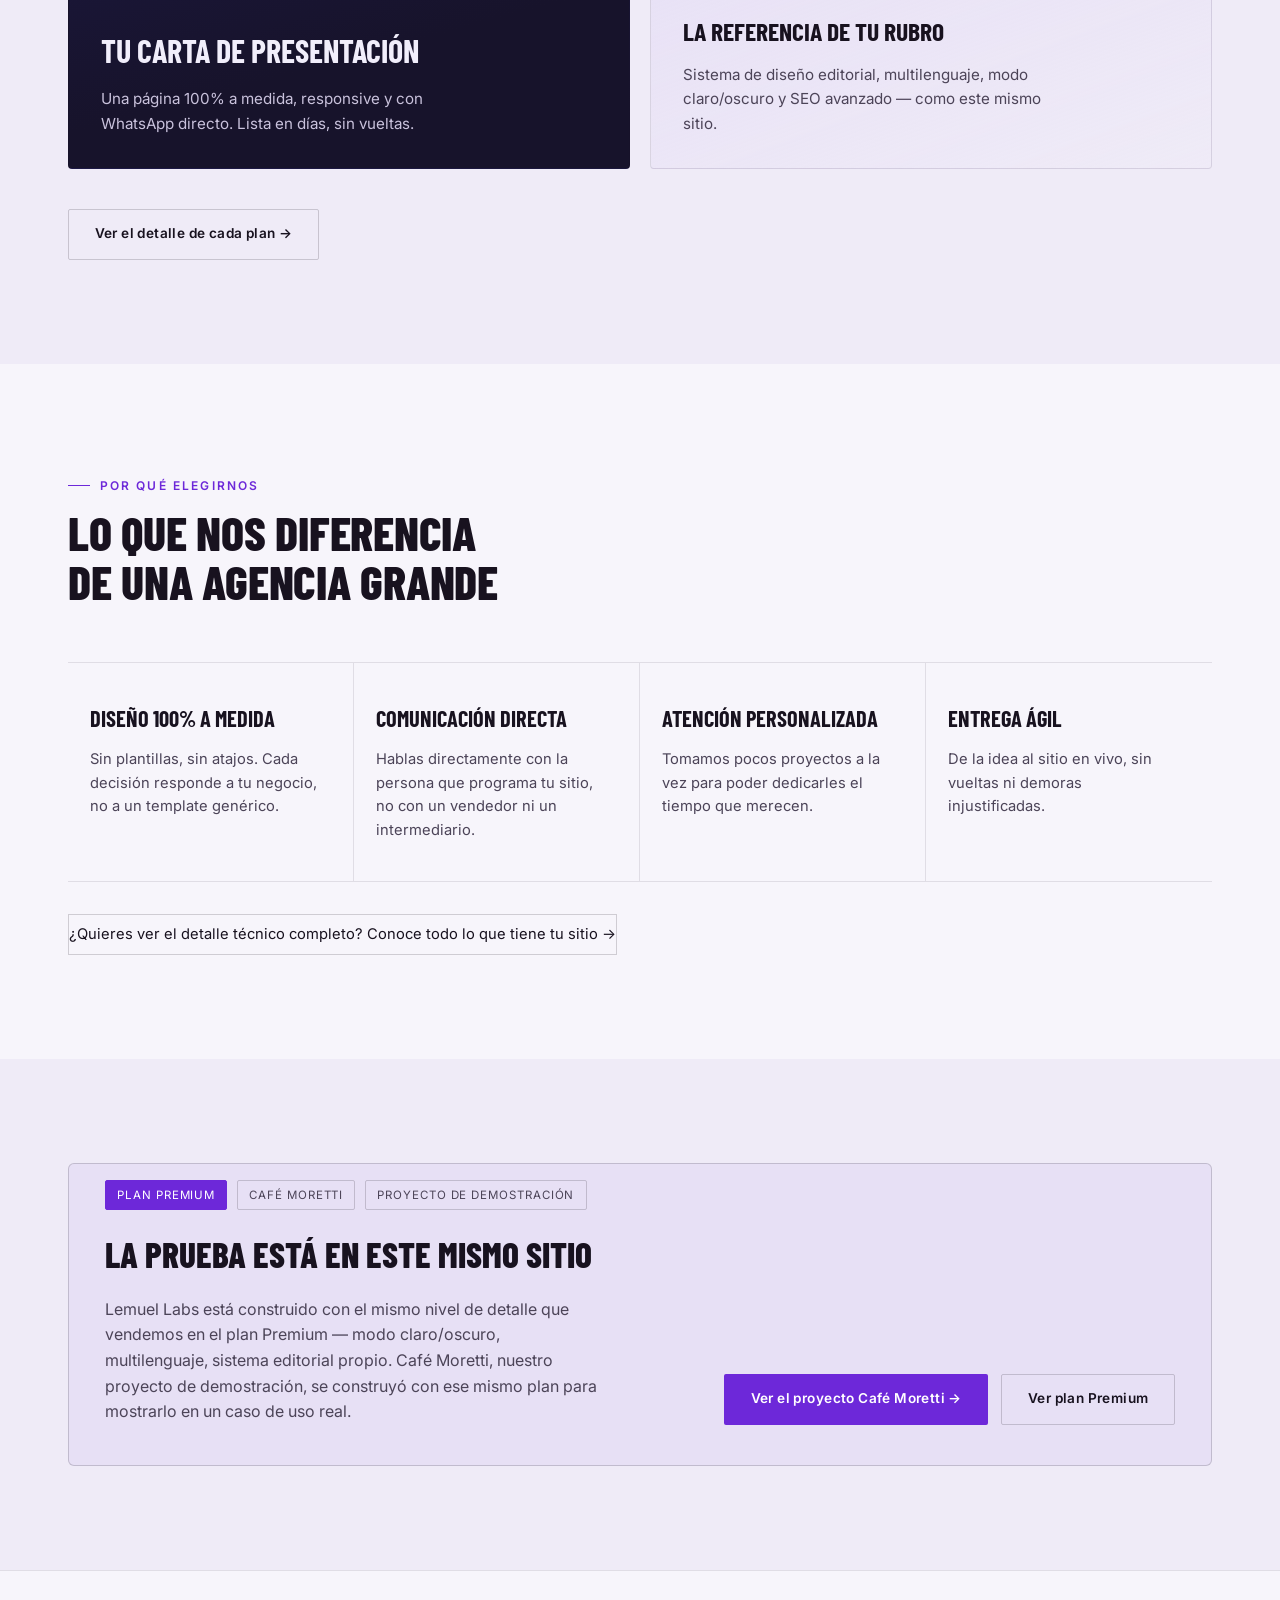
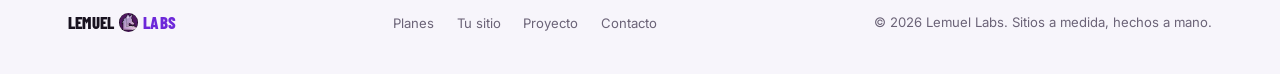
==== commit 8c218fe7: "Add files via upload" ====
--- a/index.html
+++ b/index.html
@@ -67,21 +67,21 @@
     {
       "@type": "Offer",
       "name": "Plan Esencial",
-      "price": "200000",
+      "price": "150000",
       "priceCurrency": "ARS",
       "url": "https://TU-DOMINIO.com/planes.html#esencial"
     },
     {
       "@type": "Offer",
       "name": "Plan Profesional",
-      "price": "290000",
+      "price": "200000",
       "priceCurrency": "ARS",
       "url": "https://TU-DOMINIO.com/planes.html#profesional"
     },
     {
       "@type": "Offer",
       "name": "Plan Premium",
-      "price": "350000",
+      "price": "250000",
       "priceCurrency": "ARS",
       "url": "https://TU-DOMINIO.com/planes.html#premium"
     }
@@ -100,7 +100,16 @@
 
 <header>
   <nav class="nav wrap">
-    <a href="index.html" class="logo">Lemuel<span>Labs</span></a>
+    <!--
+      NOTA (ver punto 3 del pedido): el logo del nav/footer ahora abre
+      WhatsApp en vez de volver al inicio. Esto rompe una convención muy
+      establecida en la web (logo = home). El link "Inicio" del nav sigue
+      cubriendo esa función, así que en principio no hace falta nada más
+      — pero avisar si se prefiere que el logo abra WhatsApp solo en
+      mobile, que solo la imagen (no el texto) sea el link a WhatsApp, o
+      alguna otra variante. Aplica a las 5 páginas (nav y footer).
+    -->
+    <a href="https://wa.me/5355530224?text=Hola%20Lemuel%20Labs%20%F0%9F%91%8B%20Quiero%20cotizar%20un%20sitio%20web%20para%20mi%20negocio.%0APlan%20de%20inter%C3%A9s%3A%20a%C3%BAn%20no%20lo%20decid%C3%AD%20%2F%20quiero%20asesoramiento%0ACu%C3%A9ntenme%20un%20poco%3A%20%C2%BFqu%C3%A9%20necesito%20completar%20o%20tener%20listo%20antes%20de%20empezar%3F" target="_blank" rel="noopener" class="logo">Lemuel <img src="img/logo.webp" alt="" class="logo-mark"> <span>Labs</span></a>
     <ul class="nav-links" id="navLinks">
       <li><a href="index.html" aria-current="page" data-i18n="nav_inicio">Inicio</a></li>
       <li><a href="planes.html" data-i18n="nav_planes">Planes</a></li>
@@ -160,17 +169,17 @@
 
       <div class="bento">
         <div class="card card-1 reveal">
-          <span class="card-tag">Plan Esencial · $200.000</span>
+          <span class="card-tag">Plan Esencial · $150.000</span>
           <h3 data-i18n="service1_h3">Tu carta de presentación</h3>
           <p data-i18n="service1_p">Una página 100% a medida, responsive y con WhatsApp directo. Lista en días, sin vueltas.</p>
         </div>
         <div class="card card-2 reveal reveal-delay-1">
-          <span class="card-tag">Plan Profesional · $290.000</span>
+          <span class="card-tag">Plan Profesional · $200.000</span>
           <h3 data-i18n="service2_h3">Cuando una página ya no alcanza</h3>
           <p data-i18n="service2_p">Dos páginas, formulario validado, analítica y animaciones al hacer scroll.</p>
         </div>
         <div class="card card-3 reveal reveal-delay-2">
-          <span class="card-tag">Plan Premium · $350.000</span>
+          <span class="card-tag">Plan Premium · $250.000</span>
           <h3 data-i18n="service3_h3">La referencia de tu rubro</h3>
           <p data-i18n="service3_p">Sistema de diseño editorial, multilenguaje, modo claro/oscuro y SEO avanzado — como este mismo sitio.</p>
         </div>
@@ -248,7 +257,7 @@
 
 <footer>
   <div class="wrap footer-inner">
-    <a href="index.html" class="logo" style="font-size:1.05rem;">Lemuel<span>Labs</span></a>
+    <a href="https://wa.me/5355530224?text=Hola%20Lemuel%20Labs%20%F0%9F%91%8B%20Quiero%20cotizar%20un%20sitio%20web%20para%20mi%20negocio.%0APlan%20de%20inter%C3%A9s%3A%20a%C3%BAn%20no%20lo%20decid%C3%AD%20%2F%20quiero%20asesoramiento%0ACu%C3%A9ntenme%20un%20poco%3A%20%C2%BFqu%C3%A9%20necesito%20completar%20o%20tener%20listo%20antes%20de%20empezar%3F" target="_blank" rel="noopener" class="logo" style="font-size:1.05rem;">Lemuel <img src="img/logo.webp" alt="" class="logo-mark"> <span>Labs</span></a>
     <ul class="footer-links">
       <li><a href="planes.html" data-i18n="nav_planes">Planes</a></li>
       <li><a href="servicios.html" data-i18n="nav_servicios">Tu sitio</a></li>
--- a/css/styles.css
+++ b/css/styles.css
@@ -254,6 +254,9 @@
   gap:1.5rem;
 }
 .logo{
+  display:inline-flex;
+  align-items:center;
+  gap:0.32em;
   font-family:var(--display);
   font-weight:800;
   font-size:1.35rem;
@@ -262,6 +265,13 @@
   flex-shrink:0;
 }
 .logo span{ color:var(--accent); }
+.logo-mark{
+  height:1.1em;
+  width:1.1em;
+  object-fit:cover;
+  border-radius:50%;
+  flex-shrink:0;
+}
 
 .nav-links{
   display:flex;
@@ -935,6 +945,27 @@
   color:var(--danger);
   min-height:1.1em;
 }
+
+.field-method-label{ font-size:0.75rem; letter-spacing:0.08em; text-transform:uppercase; color:var(--text-dimmer); }
+.method-toggle{ display:flex; gap:0.6rem; flex-wrap:wrap; }
+.method-option{ position:relative; }
+.method-option input{ position:absolute; opacity:0; width:1px; height:1px; }
+.method-option span{
+  display:inline-block;
+  padding:0.6rem 1.1rem;
+  border:1px solid var(--border);
+  border-radius:999px;
+  font-size:0.85rem;
+  color:var(--text-dim);
+  cursor:pointer;
+  transition:border-color 0.2s ease, color 0.2s ease, background 0.2s ease;
+}
+.method-option input:checked + span{
+  border-color:var(--accent);
+  color:var(--text);
+  background:color-mix(in srgb, var(--accent) 14%, transparent);
+}
+.method-option input:focus-visible + span{ outline:2px solid var(--accent); outline-offset:2px; }
 form .btn{ align-self:flex-start; margin-top:0.4rem; }
 .form-status{
   font-size:0.85rem;
@@ -992,6 +1023,9 @@
 .iris-overlay.is-active{ opacity:1; pointer-events:auto; }
 
 .iris-logo{
+  display:inline-flex;
+  align-items:center;
+  gap:0.28em;
   font-family:var(--display);
   font-weight:800;
   font-size:clamp(1.6rem, 4vw, 2.4rem);
@@ -1003,6 +1037,7 @@
   transition:opacity 0.32s cubic-bezier(0.22,1,0.36,1), transform 0.32s cubic-bezier(0.22,1,0.36,1);
 }
 .iris-logo span{ color:var(--violet-soft); }
+.iris-logo .logo-mark{ height:0.85em; width:0.85em; }
 .iris-overlay.is-logo-visible .iris-logo{ opacity:1; transform:scale(1) translateY(0); }
 
 @media (prefers-reduced-motion: reduce){
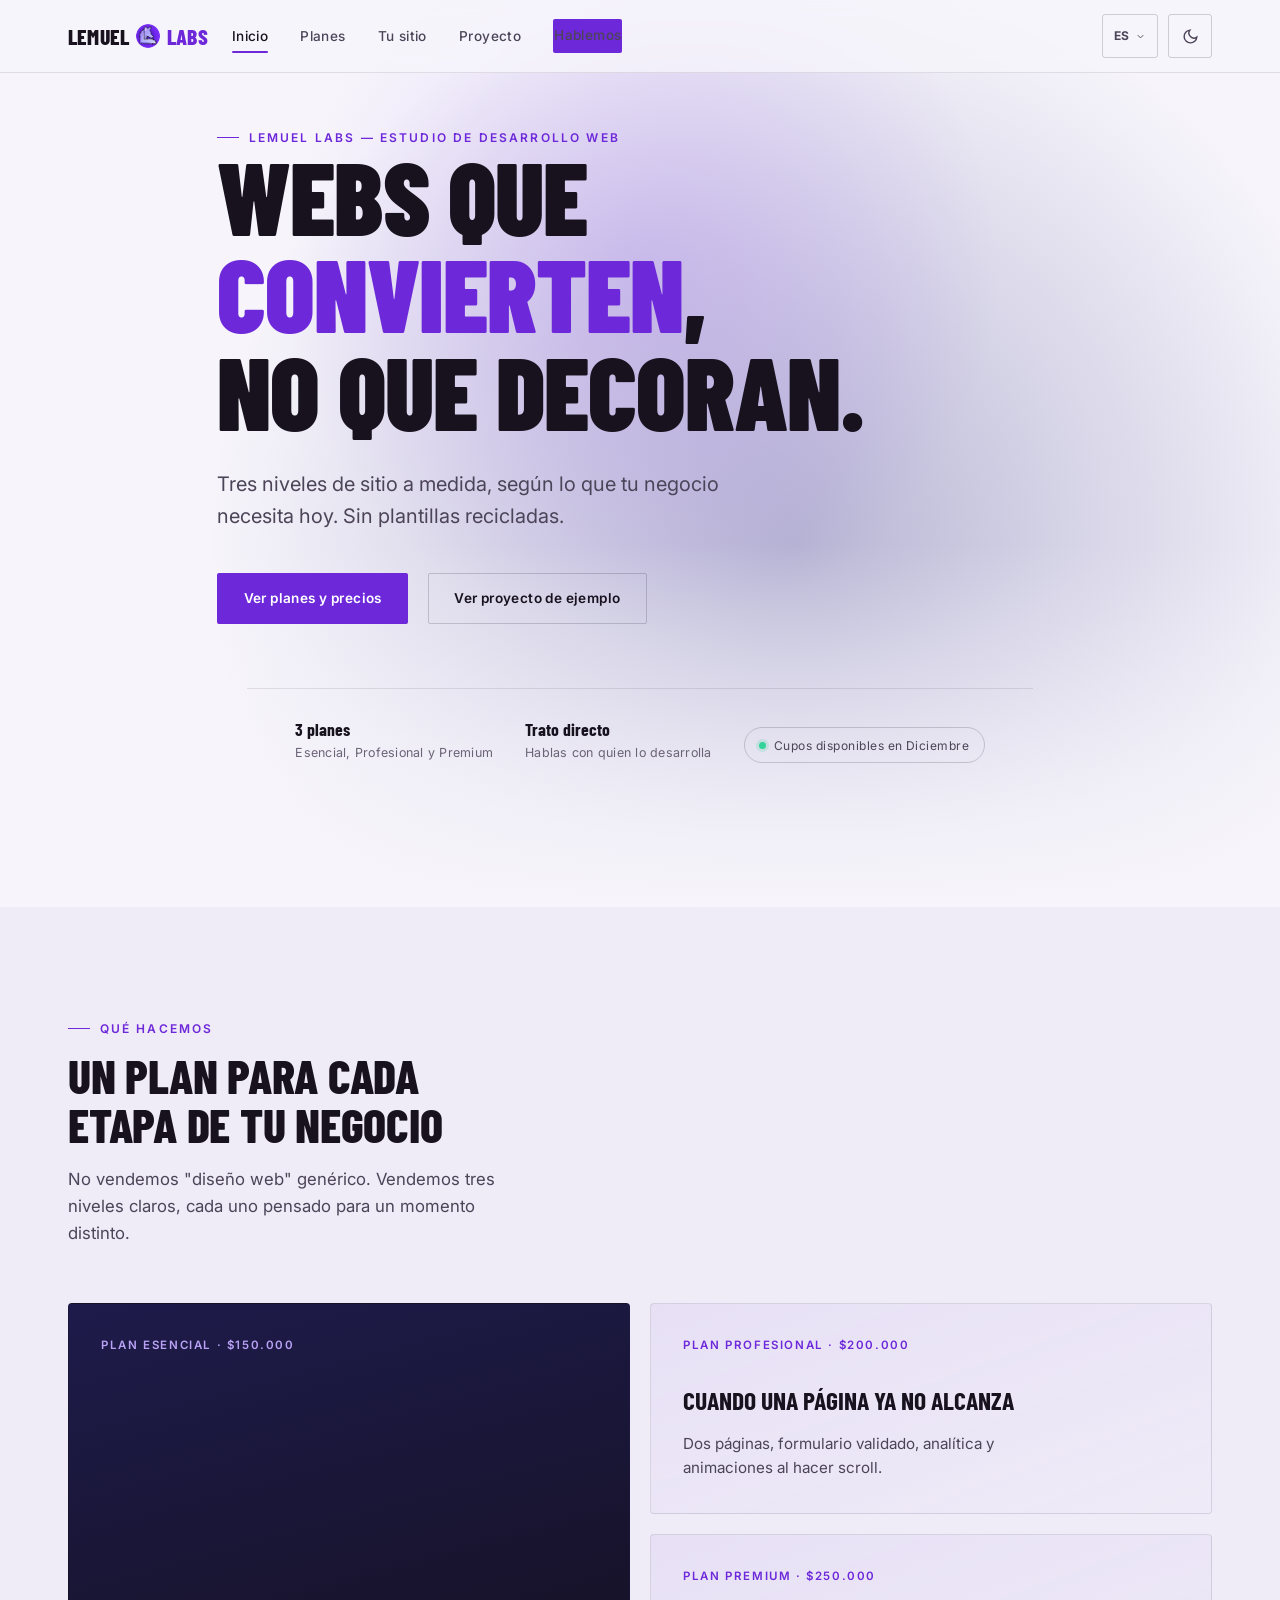
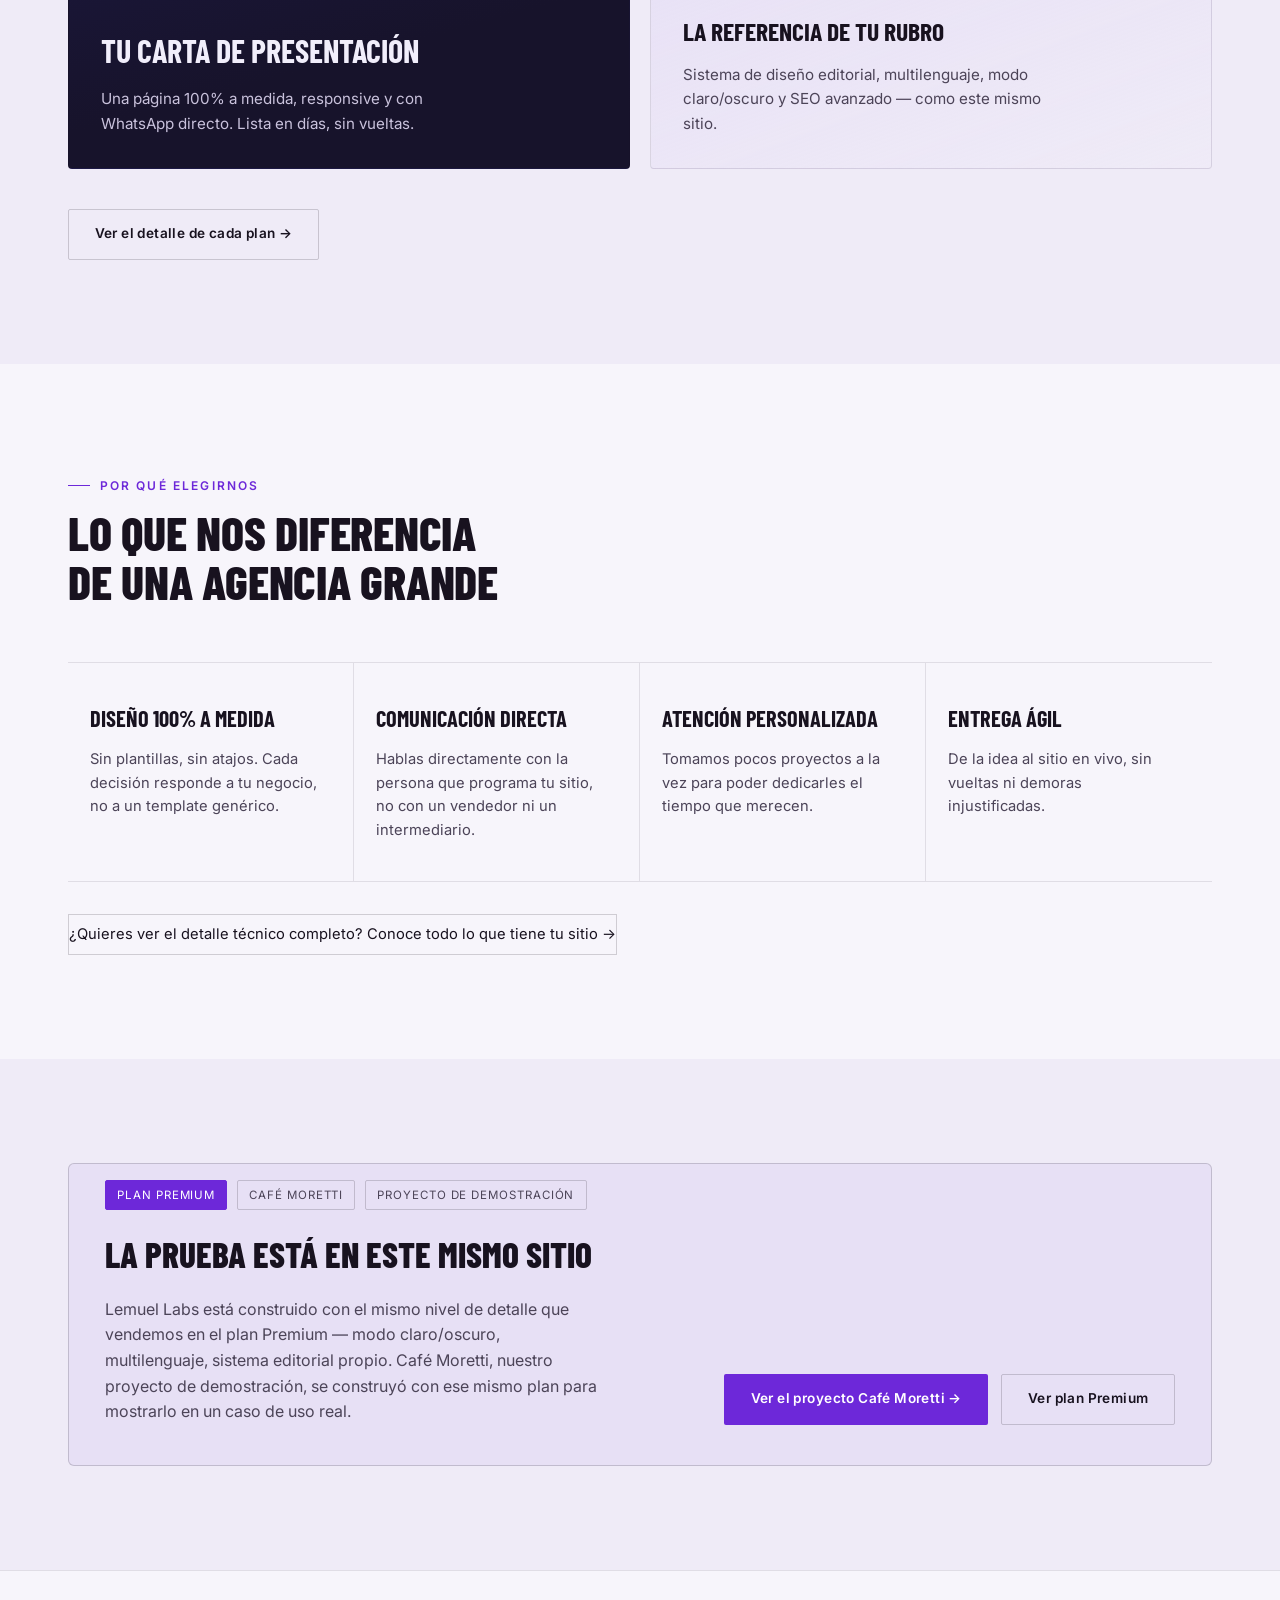
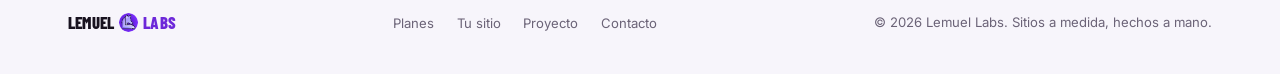
==== commit 1e0bef43: "Add files via upload" ====
--- a/index.html
+++ b/index.html
@@ -39,9 +39,21 @@
 <meta property="og:type" content="website">
 <meta property="og:title" content="Lemuel Labs — Desarrollo web a medida en 3 niveles">
 <meta property="og:description" content="Sitios a medida en tres planes: Esencial, Profesional y Premium. Sin plantillas, con trato directo y cupos limitados por mes.">
-<!-- TODO: reemplazar TU-DOMINIO.com por el dominio real cuando el sitio esté publicado -->
+<!-- TODO: reemplazar TU-DOMINIO.com por el dominio real cuando el sitio esté publicado.
+     Mientras el dominio sea un placeholder, og:image/twitter:image apuntan a una URL
+     que no existe todavía (https://TU-DOMINIO.com/img/og-cover.jpg) — esa es la razón
+     principal por la que hoy no se ve la imagen al compartir el link. El resto ya está
+     resuelto: og-cover.jpg existe, es .jpg (liviano, ~40KB, más compatible con
+     crawlers sociales que .webp) y las etiquetas og:image:width/height ya están
+     completas. Una vez publicado con el dominio real, verificar la preview con:
+     Facebook Sharing Debugger (developers.facebook.com/tools/debug),
+     Twitter Card Validator (cards-dev.twitter.com/validator) o
+     LinkedIn Post Inspector (linkedin.com/post-inspector). -->
 <meta property="og:url" content="https://TU-DOMINIO.com/index.html">
 <meta property="og:image" content="https://TU-DOMINIO.com/img/og-cover.jpg">
+<meta property="og:image:type" content="image/jpeg">
+<meta property="og:image:width" content="1200">
+<meta property="og:image:height" content="630">
 <meta property="og:locale" content="es_LA">
 
 <meta name="twitter:card" content="summary_large_image">
--- a/css/styles.css
+++ b/css/styles.css
@@ -828,19 +828,11 @@
 .case-media-wrap{ overflow:hidden; margin:1.25rem; border-radius:4px; }
 .case-media{
   aspect-ratio:16/8;
-  border:1px dashed var(--border-strong);
   border-radius:4px;
-  display:flex;
-  align-items:center;
-  justify-content:center;
-  color:var(--text-dimmer);
-  font-size:0.85rem;
-  letter-spacing:0.1em;
-  text-transform:uppercase;
-  background:repeating-linear-gradient(135deg, rgba(124,58,237,0.05) 0 12px, transparent 12px 24px);
+  overflow:hidden;
   will-change:transform;
 }
-.case-media img{ width:100%; height:100%; object-fit:cover; }
+.case-media img{ width:100%; height:100%; object-fit:cover; object-position:center 30%; display:block; }
 .case-body{ padding:1rem 2.25rem 2.5rem; display:flex; justify-content:space-between; gap:2.5rem; flex-wrap:wrap; }
 .case-info{ max-width:50ch; }
 .case-tags{ display:flex; gap:0.6rem; margin-bottom:1rem; flex-wrap:wrap; }
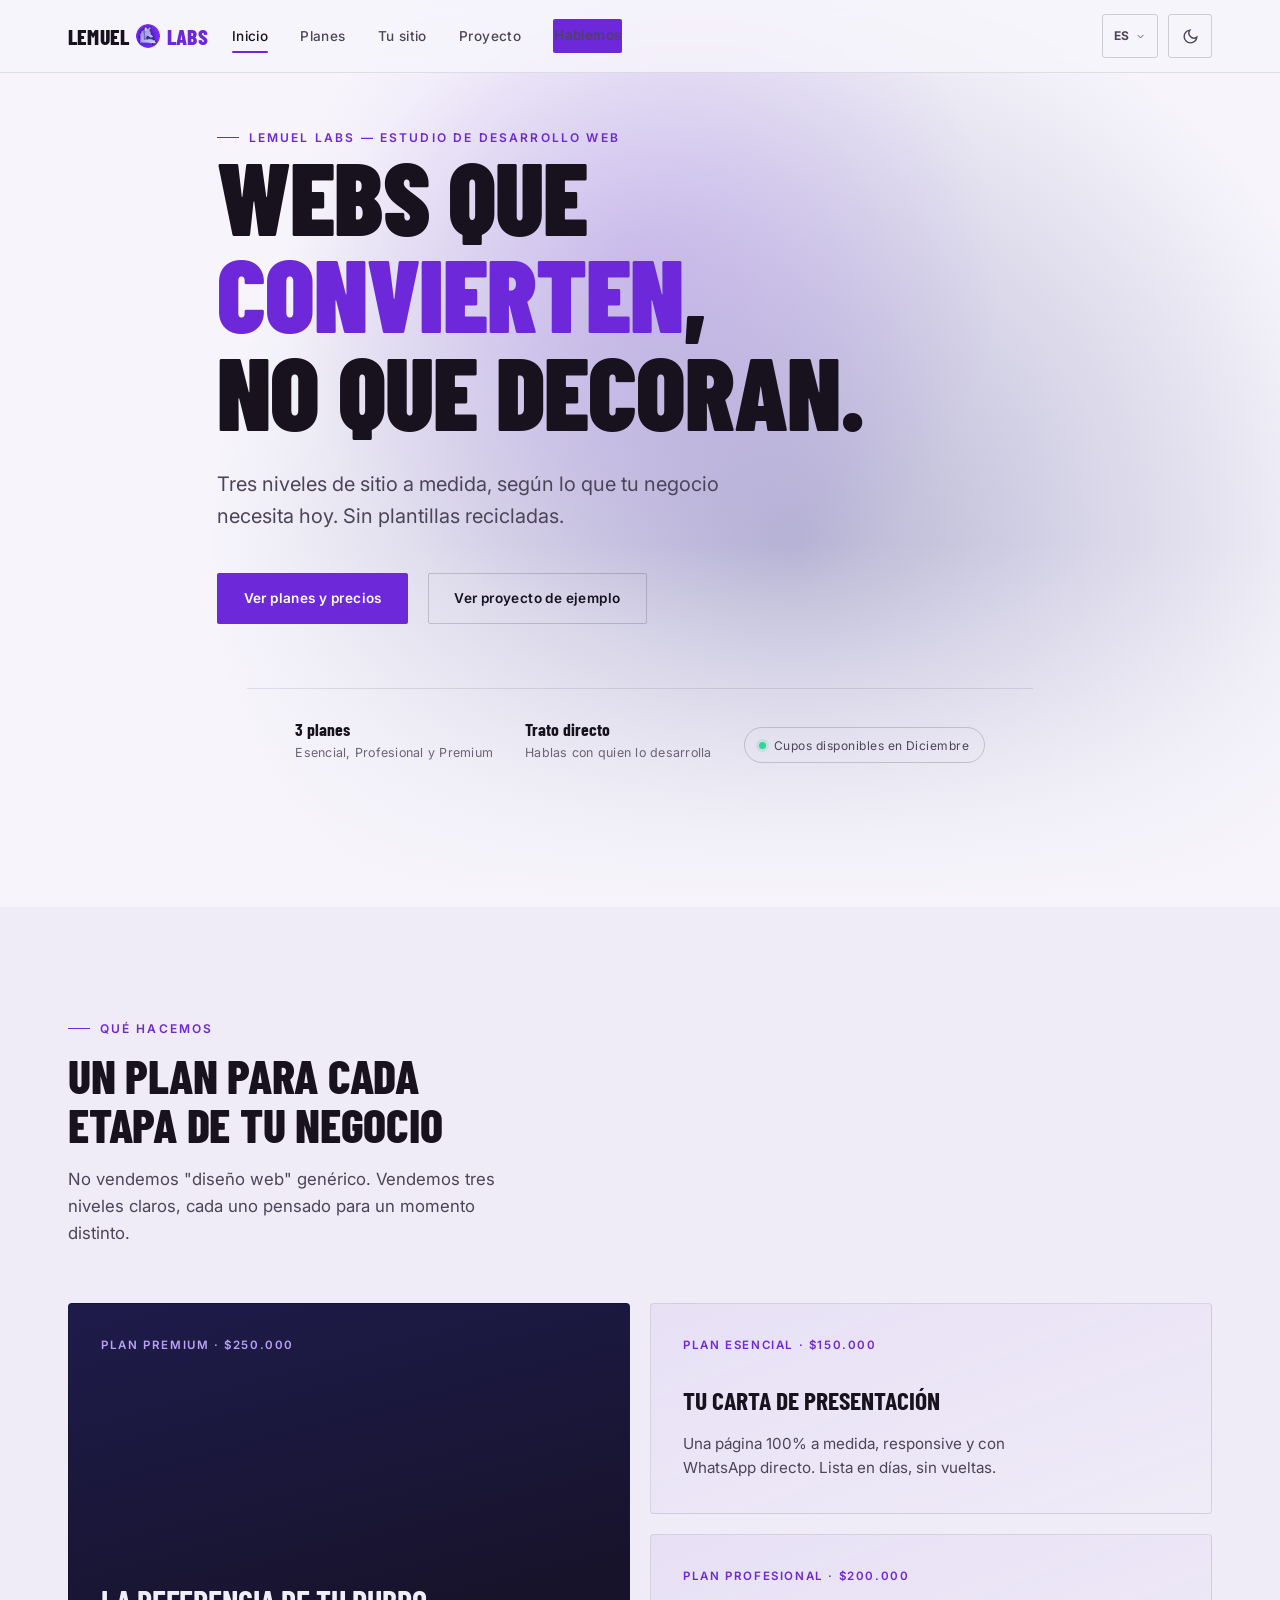
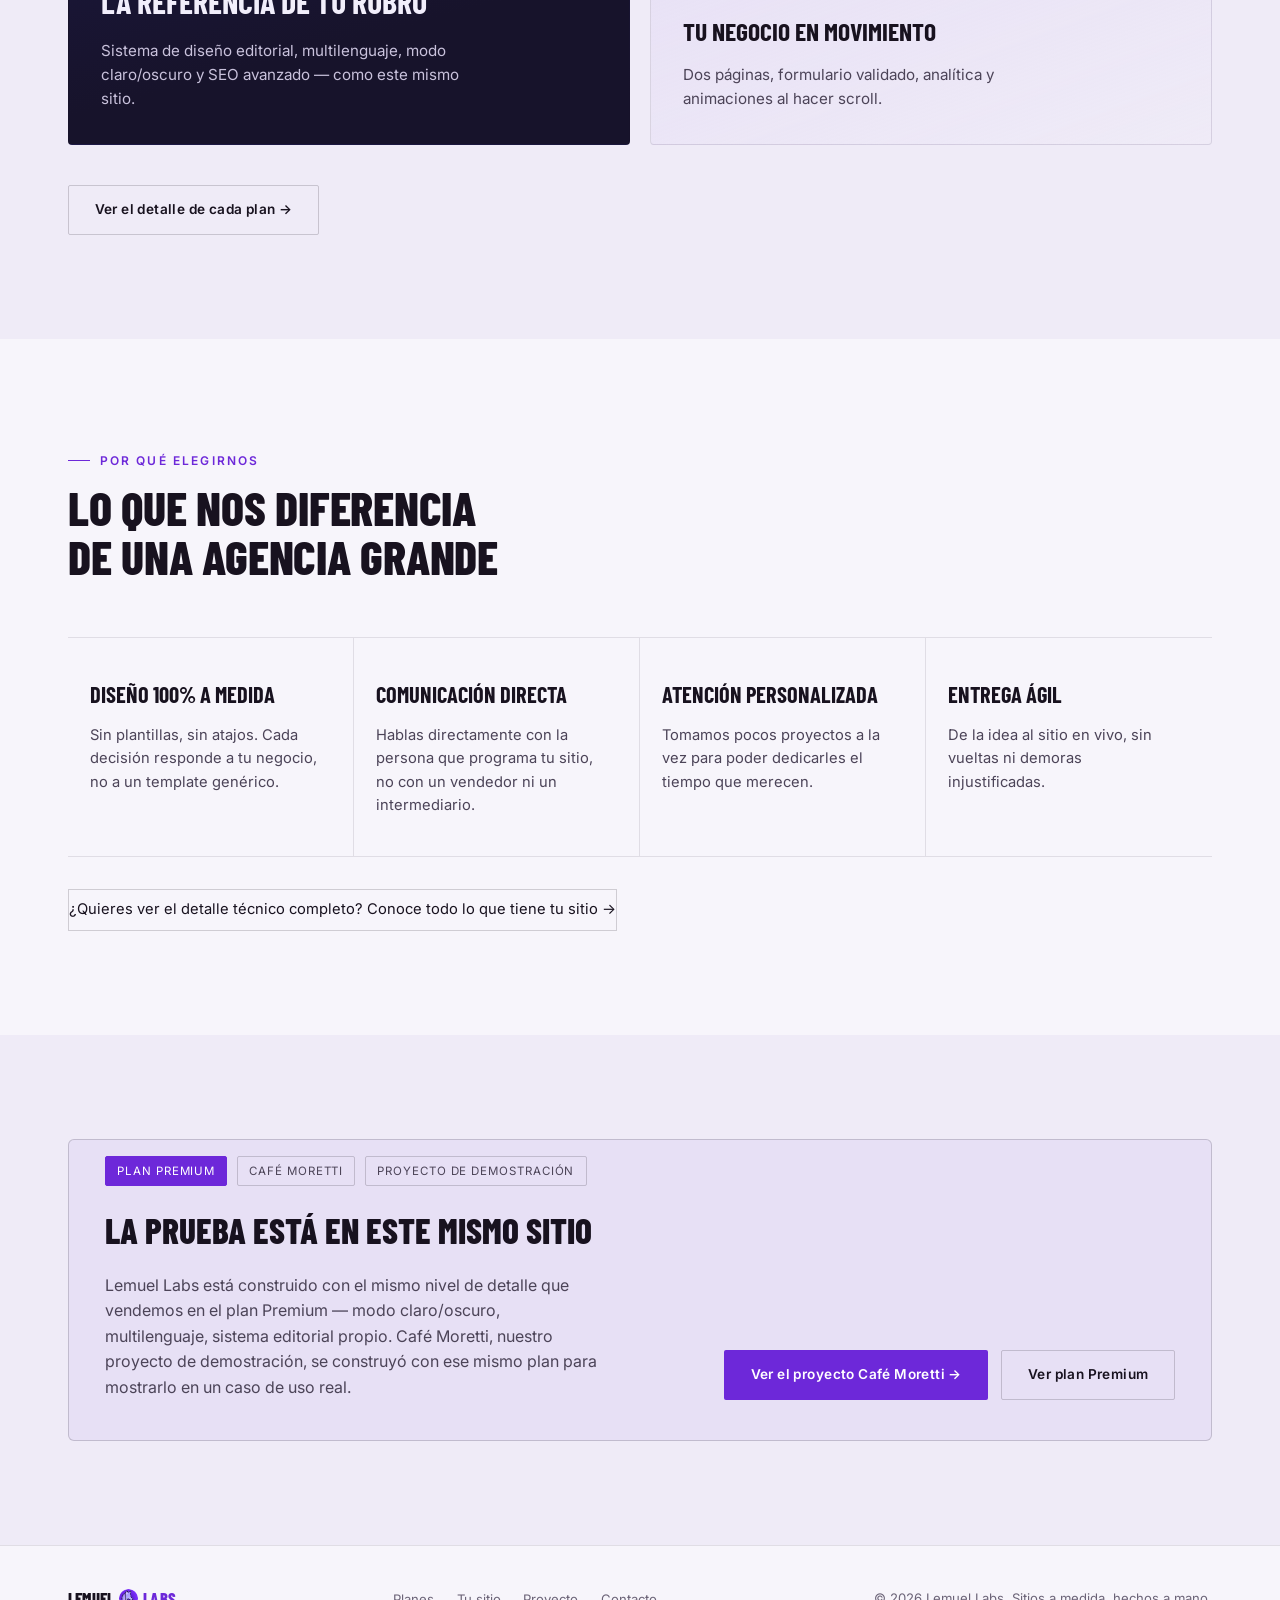
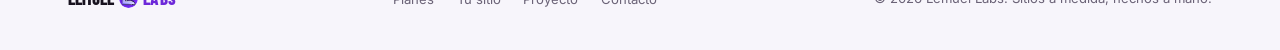
==== commit 0d461707: "Add files via upload" ====
--- a/index.html
+++ b/index.html
@@ -181,19 +181,19 @@
 
       <div class="bento">
         <div class="card card-1 reveal">
-          <span class="card-tag">Plan Esencial · $150.000</span>
+          <span class="card-tag"><span data-i18n="plan3_name">Plan Premium</span> · $250.000</span>
+          <h3 data-i18n="service3_h3">La referencia de tu rubro</h3>
+          <p data-i18n="service3_p">Sistema de diseño editorial, multilenguaje, modo claro/oscuro y SEO avanzado — como este mismo sitio.</p>
+        </div>
+        <div class="card card-2 reveal reveal-delay-1">
+          <span class="card-tag"><span data-i18n="plan1_name">Plan Esencial</span> · $150.000</span>
           <h3 data-i18n="service1_h3">Tu carta de presentación</h3>
           <p data-i18n="service1_p">Una página 100% a medida, responsive y con WhatsApp directo. Lista en días, sin vueltas.</p>
         </div>
-        <div class="card card-2 reveal reveal-delay-1">
-          <span class="card-tag">Plan Profesional · $200.000</span>
-          <h3 data-i18n="service2_h3">Cuando una página ya no alcanza</h3>
+        <div class="card card-3 reveal reveal-delay-2">
+          <span class="card-tag"><span data-i18n="plan2_name">Plan Profesional</span> · $200.000</span>
+          <h3 data-i18n="service2_h3">Tu negocio en movimiento</h3>
           <p data-i18n="service2_p">Dos páginas, formulario validado, analítica y animaciones al hacer scroll.</p>
-        </div>
-        <div class="card card-3 reveal reveal-delay-2">
-          <span class="card-tag">Plan Premium · $250.000</span>
-          <h3 data-i18n="service3_h3">La referencia de tu rubro</h3>
-          <p data-i18n="service3_p">Sistema de diseño editorial, multilenguaje, modo claro/oscuro y SEO avanzado — como este mismo sitio.</p>
         </div>
       </div>
 
@@ -240,25 +240,23 @@
     </div>
   </section>
 
-  <!-- PRUEBA VIVA (deliberadamente solo en español: bloque breve de refuerzo,
-       ya cubierto en detalle — y con selector de idioma — en planes.html
-       y proyecto.html) -->
+  <!-- PRUEBA VIVA -->
   <section class="project">
     <div class="wrap">
       <div class="case reveal" style="display:flex; flex-wrap:wrap; align-items:center; gap:0;">
         <div class="case-body" style="flex:1; min-width:280px;">
           <div class="case-info">
             <div class="case-tags">
-              <span class="case-tag plan-tag">Plan Premium</span>
+              <span class="case-tag plan-tag" data-i18n="proof_tag1">Plan Premium</span>
               <span class="case-tag">Café Moretti</span>
-              <span class="case-tag">Proyecto de demostración</span>
+              <span class="case-tag" data-i18n="proof_tag3">Proyecto de demostración</span>
             </div>
-            <h2>La prueba está en este mismo sitio</h2>
-            <p>Lemuel Labs está construido con el mismo nivel de detalle que vendemos en el plan Premium — modo claro/oscuro, multilenguaje, sistema editorial propio. Café Moretti, nuestro proyecto de demostración, se construyó con ese mismo plan para mostrarlo en un caso de uso real.</p>
+            <h2 data-i18n="proof_h2">La prueba está en este mismo sitio</h2>
+            <p data-i18n="proof_p">Lemuel Labs está construido con el mismo nivel de detalle que vendemos en el plan Premium — modo claro/oscuro, multilenguaje, sistema editorial propio. Café Moretti, nuestro proyecto de demostración, se construyó con ese mismo plan para mostrarlo en un caso de uso real.</p>
           </div>
           <div class="case-cta" style="margin-top:1.6rem;">
-            <a href="proyecto.html" class="btn btn-primary">Ver el proyecto Café Moretti →</a>
-            <a href="planes.html" class="btn btn-ghost">Ver plan Premium</a>
+            <a href="proyecto.html" class="btn btn-primary" data-i18n="proof_cta1">Ver el proyecto Café Moretti →</a>
+            <a href="planes.html" class="btn btn-ghost" data-i18n="proof_cta2">Ver plan Premium</a>
           </div>
         </div>
       </div>
--- a/css/styles.css
+++ b/css/styles.css
@@ -681,10 +681,17 @@
 
 /* Tabla comparativa (D2) */
 .compare-table-wrap{
+  position:relative;
   margin-top:1.5rem;
   overflow-x:auto;
   border:1px solid var(--border);
   border-radius:6px;
+}
+.compare-scroll-hint{
+  display:none;
+  font-size:0.78rem;
+  color:var(--text-dimmer);
+  margin-top:0.6rem;
 }
 .compare-table{
   width:100%;
@@ -1088,4 +1095,22 @@
   .lang-switch-btn{ padding:0 0.5rem; }
   .lang-switch-list{ right:-0.5rem; }
   .plan-card.featured::before{ font-size:0.6rem; padding:0.3rem 0.6rem; left:1.4rem; max-width:calc(100% - 2.8rem); }
-}
+
+  /* Punto 2: la tabla comparativa en mobile no cabe entera (min-width:520px
+     en un viewport de ~360px), así que además de compactarla agresivamente
+     agregamos una señal visual clara de que hay que deslizar — el scroll
+     horizontal solo no alcanza como pista. */
+  .compare-scroll-hint{ display:block; }
+  .compare-table-wrap::after{
+    content:"";
+    position:absolute;
+    top:0; right:0; bottom:0;
+    width:28px;
+    background:linear-gradient(90deg, transparent, color-mix(in srgb, var(--bg-alt-2) 85%, transparent));
+    pointer-events:none;
+  }
+  .compare-table{ min-width:400px; font-size:0.74rem; }
+  .compare-table thead th{ padding:0.6rem 0.5rem; font-size:0.66rem; }
+  .compare-table tbody th{ padding:0.55rem 0.5rem; white-space:normal; font-size:0.76rem; }
+  .compare-table tbody td{ padding:0.55rem 0.4rem; }
+}
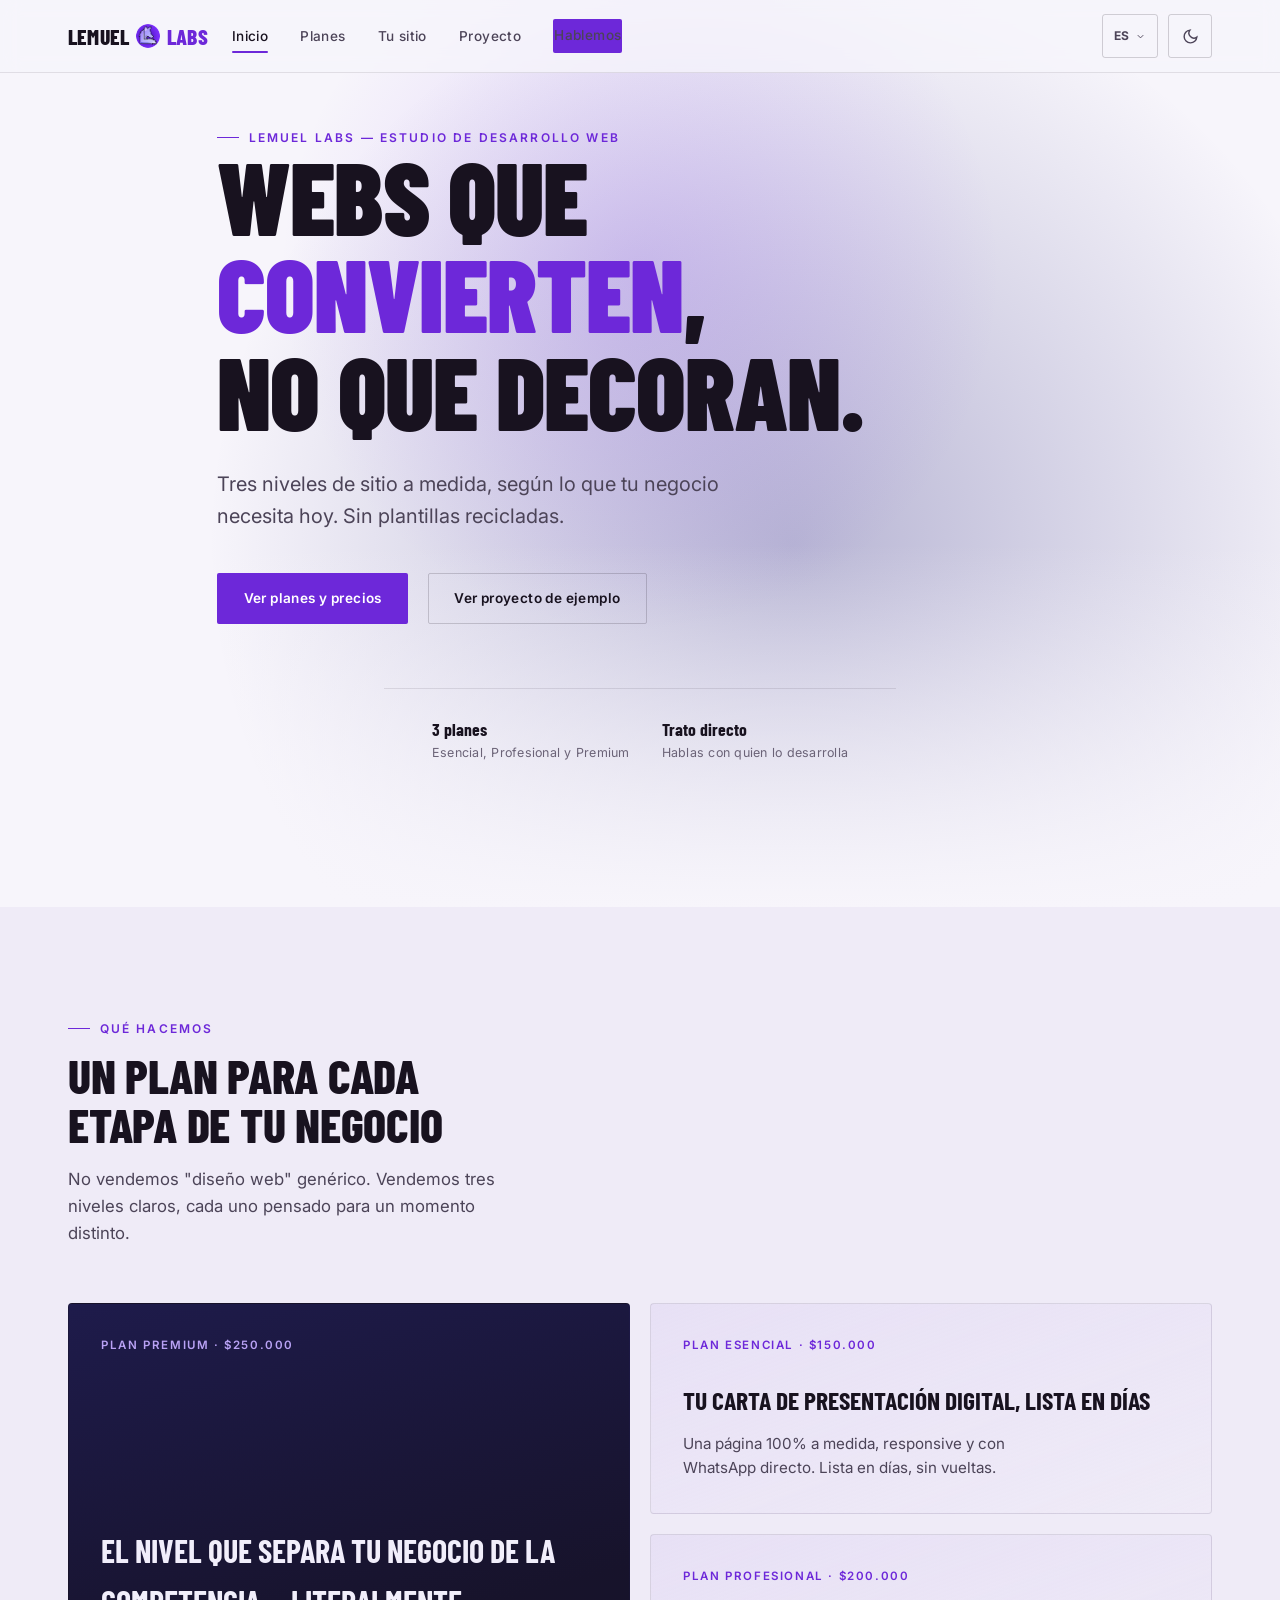
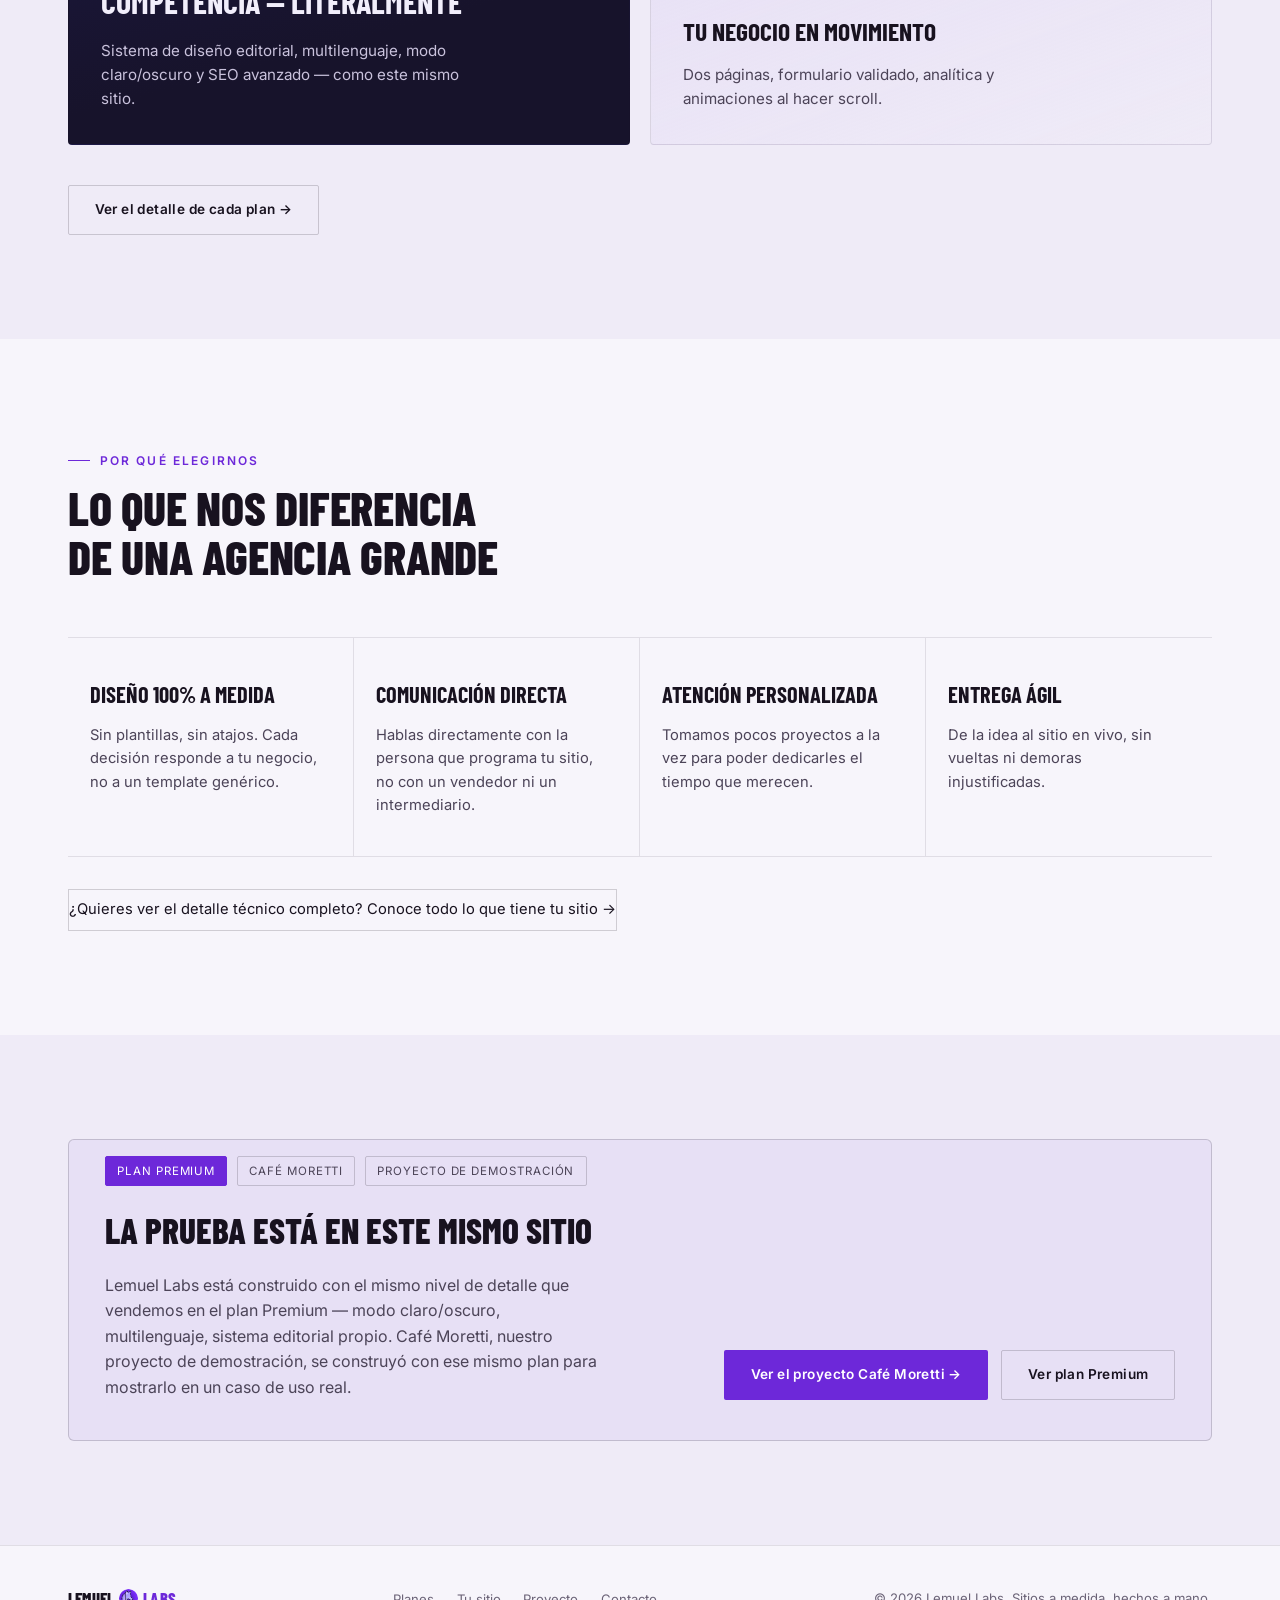
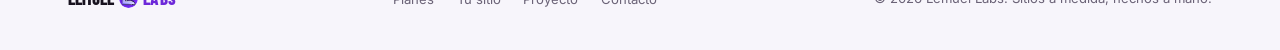
==== commit 360fde15: "Add files via upload" ====
--- a/index.html
+++ b/index.html
@@ -9,9 +9,8 @@
 <link rel="icon" type="image/png" sizes="16x16" href="img/favicon-16x16.png">
 <link rel="apple-touch-icon" sizes="180x180" href="img/apple-touch-icon.png">
 
-<!-- A2 — Analítica liviana, sin cookies (Plausible).
-     TODO ANTES DE PUBLICAR: reemplazar TU-DOMINIO.com por el dominio real. -->
-<script defer data-domain="TU-DOMINIO.com" src="https://plausible.io/js/script.js"></script>
+<!-- Analítica liviana y sin cookies, vía Plausible. -->
+<script defer data-domain="lemuelabs.github.io" src="https://plausible.io/js/script.js"></script>
 <!-- Alternativa a Plausible: GoatCounter (también gratis, también sin cookies).
      Para usarla en vez de Plausible: comentar el script de arriba,
      descomentar este, y reemplazar TU-CUENTA por tu cuenta real.
@@ -39,18 +38,12 @@
 <meta property="og:type" content="website">
 <meta property="og:title" content="Lemuel Labs — Desarrollo web a medida en 3 niveles">
 <meta property="og:description" content="Sitios a medida en tres planes: Esencial, Profesional y Premium. Sin plantillas, con trato directo y cupos limitados por mes.">
-<!-- TODO: reemplazar TU-DOMINIO.com por el dominio real cuando el sitio esté publicado.
-     Mientras el dominio sea un placeholder, og:image/twitter:image apuntan a una URL
-     que no existe todavía (https://TU-DOMINIO.com/img/og-cover.jpg) — esa es la razón
-     principal por la que hoy no se ve la imagen al compartir el link. El resto ya está
-     resuelto: og-cover.jpg existe, es .jpg (liviano, ~40KB, más compatible con
-     crawlers sociales que .webp) y las etiquetas og:image:width/height ya están
-     completas. Una vez publicado con el dominio real, verificar la preview con:
+<!-- Para revisar cómo se ve la vista previa al compartir el link:
      Facebook Sharing Debugger (developers.facebook.com/tools/debug),
      Twitter Card Validator (cards-dev.twitter.com/validator) o
      LinkedIn Post Inspector (linkedin.com/post-inspector). -->
-<meta property="og:url" content="https://TU-DOMINIO.com/index.html">
-<meta property="og:image" content="https://TU-DOMINIO.com/img/og-cover.jpg">
+<meta property="og:url" content="https://lemuelabs.github.io/lemuel-labs/index.html">
+<meta property="og:image" content="https://lemuelabs.github.io/lemuel-labs/img/og-cover.jpg">
 <meta property="og:image:type" content="image/jpeg">
 <meta property="og:image:width" content="1200">
 <meta property="og:image:height" content="630">
@@ -59,19 +52,18 @@
 <meta name="twitter:card" content="summary_large_image">
 <meta name="twitter:title" content="Lemuel Labs — Desarrollo web a medida en 3 niveles">
 <meta name="twitter:description" content="Sitios a medida en tres planes: Esencial, Profesional y Premium. Sin plantillas, con trato directo.">
-<meta name="twitter:image" content="https://TU-DOMINIO.com/img/og-cover.jpg">
+<meta name="twitter:image" content="https://lemuelabs.github.io/lemuel-labs/img/og-cover.jpg">
 
 <!-- Datos estructurados — ProfessionalService con los 3 planes como Offer.
-     TODO ANTES DE PUBLICAR: reemplazar TU-DOMINIO.com por el dominio real,
-     y confirmar priceCurrency (asumimos ARS por el formato de los precios;
-     ajustar si corresponde otra moneda). Completar "sameAs" si suman redes. -->
+     priceCurrency se asume ARS por el formato de los precios; ajustar si
+     corresponde otra moneda. Completar "sameAs" si se suman redes sociales. -->
 <script type="application/ld+json">
 {
   "@context": "https://schema.org",
   "@type": "ProfessionalService",
   "name": "Lemuel Labs",
   "description": "Estudio de desarrollo web a medida. Sitios de presentación para pequeños y medianos negocios, en tres niveles de servicio: Esencial, Profesional y Premium.",
-  "url": "https://TU-DOMINIO.com/index.html",
+  "url": "https://lemuelabs.github.io/lemuel-labs/index.html",
   "telephone": "+5355530224",
   "email": "lemuel.labs@gmail.com",
   "priceRange": "$$",
@@ -81,21 +73,21 @@
       "name": "Plan Esencial",
       "price": "150000",
       "priceCurrency": "ARS",
-      "url": "https://TU-DOMINIO.com/planes.html#esencial"
+      "url": "https://lemuelabs.github.io/lemuel-labs/planes.html#esencial"
     },
     {
       "@type": "Offer",
       "name": "Plan Profesional",
       "price": "200000",
       "priceCurrency": "ARS",
-      "url": "https://TU-DOMINIO.com/planes.html#profesional"
+      "url": "https://lemuelabs.github.io/lemuel-labs/planes.html#profesional"
     },
     {
       "@type": "Offer",
       "name": "Plan Premium",
       "price": "250000",
       "priceCurrency": "ARS",
-      "url": "https://TU-DOMINIO.com/planes.html#premium"
+      "url": "https://lemuelabs.github.io/lemuel-labs/planes.html#premium"
     }
   ]
 }
@@ -112,15 +104,8 @@
 
 <header>
   <nav class="nav wrap">
-    <!--
-      NOTA (ver punto 3 del pedido): el logo del nav/footer ahora abre
-      WhatsApp en vez de volver al inicio. Esto rompe una convención muy
-      establecida en la web (logo = home). El link "Inicio" del nav sigue
-      cubriendo esa función, así que en principio no hace falta nada más
-      — pero avisar si se prefiere que el logo abra WhatsApp solo en
-      mobile, que solo la imagen (no el texto) sea el link a WhatsApp, o
-      alguna otra variante. Aplica a las 5 páginas (nav y footer).
-    -->
+    <!-- El logo del header enlaza a WhatsApp en vez de al inicio, de forma
+         intencional: el link "Inicio" del nav cubre esa función. -->
     <a href="https://wa.me/5355530224?text=Hola%20Lemuel%20Labs%20%F0%9F%91%8B%20Quiero%20cotizar%20un%20sitio%20web%20para%20mi%20negocio.%0APlan%20de%20inter%C3%A9s%3A%20a%C3%BAn%20no%20lo%20decid%C3%AD%20%2F%20quiero%20asesoramiento%0ACu%C3%A9ntenme%20un%20poco%3A%20%C2%BFqu%C3%A9%20necesito%20completar%20o%20tener%20listo%20antes%20de%20empezar%3F" target="_blank" rel="noopener" class="logo">Lemuel <img src="img/logo.webp" alt="" class="logo-mark"> <span>Labs</span></a>
     <ul class="nav-links" id="navLinks">
       <li><a href="index.html" aria-current="page" data-i18n="nav_inicio">Inicio</a></li>
@@ -166,7 +151,6 @@
     <div class="wrap hero-meta">
       <div class="hero-meta-item"><strong>3 planes</strong>Esencial, Profesional y Premium</div>
       <div class="hero-meta-item"><strong>Trato directo</strong>Hablas con quien lo desarrolla</div>
-      <div class="badge" data-cupos-badge data-status="open"><span class="badge-dot"></span><span class="badge-text">Cupos disponibles</span></div>
     </div>
   </section>
 
@@ -182,12 +166,12 @@
       <div class="bento">
         <div class="card card-1 reveal">
           <span class="card-tag"><span data-i18n="plan3_name">Plan Premium</span> · $250.000</span>
-          <h3 data-i18n="service3_h3">La referencia de tu rubro</h3>
+          <h3 data-i18n="service3_h3">El nivel que separa tu negocio de la competencia — literalmente</h3>
           <p data-i18n="service3_p">Sistema de diseño editorial, multilenguaje, modo claro/oscuro y SEO avanzado — como este mismo sitio.</p>
         </div>
         <div class="card card-2 reveal reveal-delay-1">
           <span class="card-tag"><span data-i18n="plan1_name">Plan Esencial</span> · $150.000</span>
-          <h3 data-i18n="service1_h3">Tu carta de presentación</h3>
+          <h3 data-i18n="service1_h3">Tu carta de presentación digital, lista en días</h3>
           <p data-i18n="service1_p">Una página 100% a medida, responsive y con WhatsApp directo. Lista en días, sin vueltas.</p>
         </div>
         <div class="card card-3 reveal reveal-delay-2">
--- a/css/styles.css
+++ b/css/styles.css
@@ -226,11 +226,8 @@
   background:var(--text-dimmer);
   flex-shrink:0;
 }
-.badge[data-status="open"] .badge-dot{ background:var(--ok); box-shadow:0 0 0 3px rgba(52,211,153,0.18); }
-.badge[data-status="closed"] .badge-dot{ background:var(--text-dimmer); }
-
-/* Variante "etiqueta": para marcar algo (ej. "Plan Premium") sin usar el
-   sistema de estados abierto/cerrado de los cupos. */
+/* Variante "etiqueta": para marcar algo (ej. "Plan Premium") con el
+   mismo lenguaje visual del badge, sin el punto de estado. */
 .badge-tag{ border-color:var(--accent); color:var(--accent-text); }
 .badge-tag .badge-dot{ background:var(--accent); box-shadow:none; }
 
@@ -679,7 +676,7 @@
 .plans-note p{ margin-top:0.7rem; color:var(--text-dim); font-size:0.95rem; max-width:70ch; }
 .plans-note p + p{ margin-top:0.6rem; }
 
-/* Tabla comparativa (D2) */
+/* Tabla comparativa de planes */
 .compare-table-wrap{
   position:relative;
   margin-top:1.5rem;
@@ -728,7 +725,7 @@
 }
 .compare-table tbody tr:last-child th, .compare-table tbody tr:last-child td{ border-bottom:none; }
 
-/* Reseñas próximamente (D4): slots vacíos, con estilo, sin inventar nada */
+/* Slots de reseñas vacíos, con estilo, sin contenido inventado */
 .review-slots{
   display:grid;
   grid-template-columns:repeat(3, 1fr);
@@ -1096,10 +1093,10 @@
   .lang-switch-list{ right:-0.5rem; }
   .plan-card.featured::before{ font-size:0.6rem; padding:0.3rem 0.6rem; left:1.4rem; max-width:calc(100% - 2.8rem); }
 
-  /* Punto 2: la tabla comparativa en mobile no cabe entera (min-width:520px
-     en un viewport de ~360px), así que además de compactarla agresivamente
-     agregamos una señal visual clara de que hay que deslizar — el scroll
-     horizontal solo no alcanza como pista. */
+  /* La tabla comparativa no entra completa en un viewport angosto (~360px);
+     además de compactarla agresivamente acá, sumamos una señal visual
+     clara de que hay que deslizar — el scroll horizontal solo no alcanza
+     como pista. */
   .compare-scroll-hint{ display:block; }
   .compare-table-wrap::after{
     content:"";
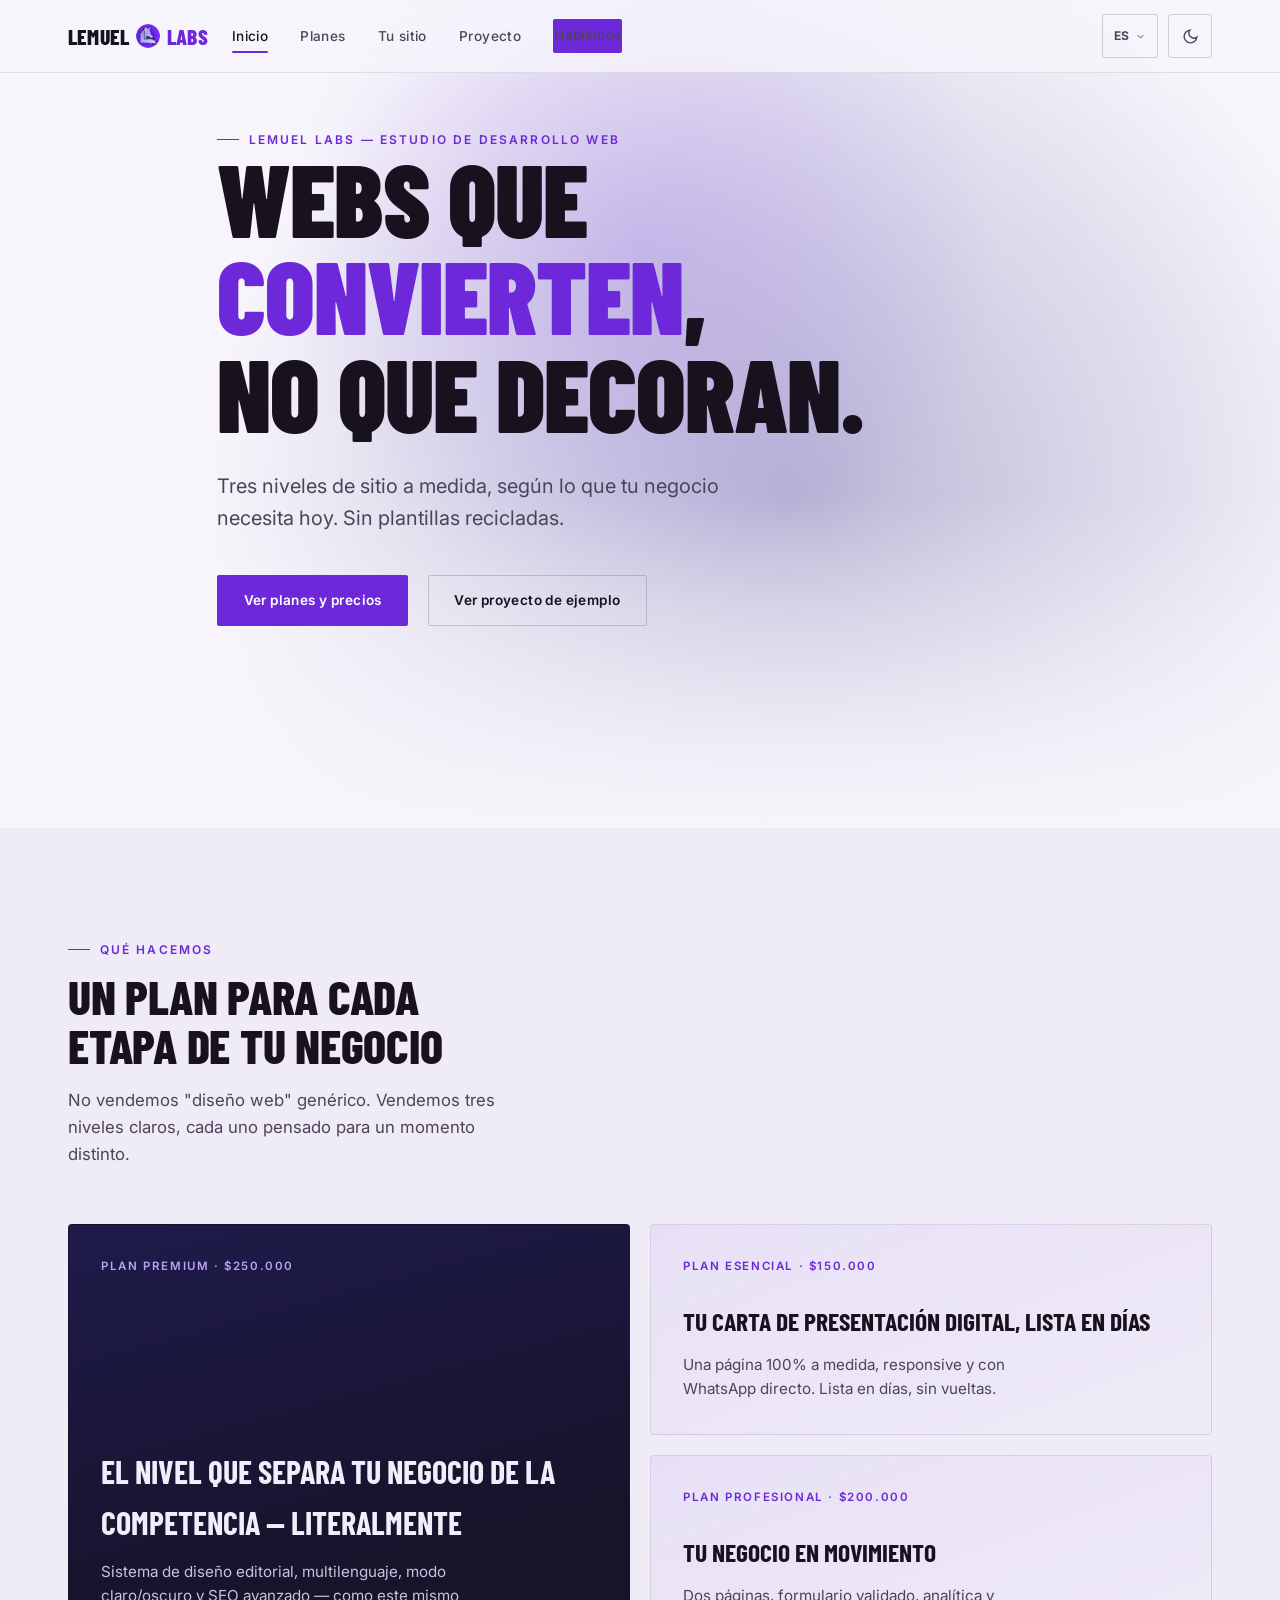
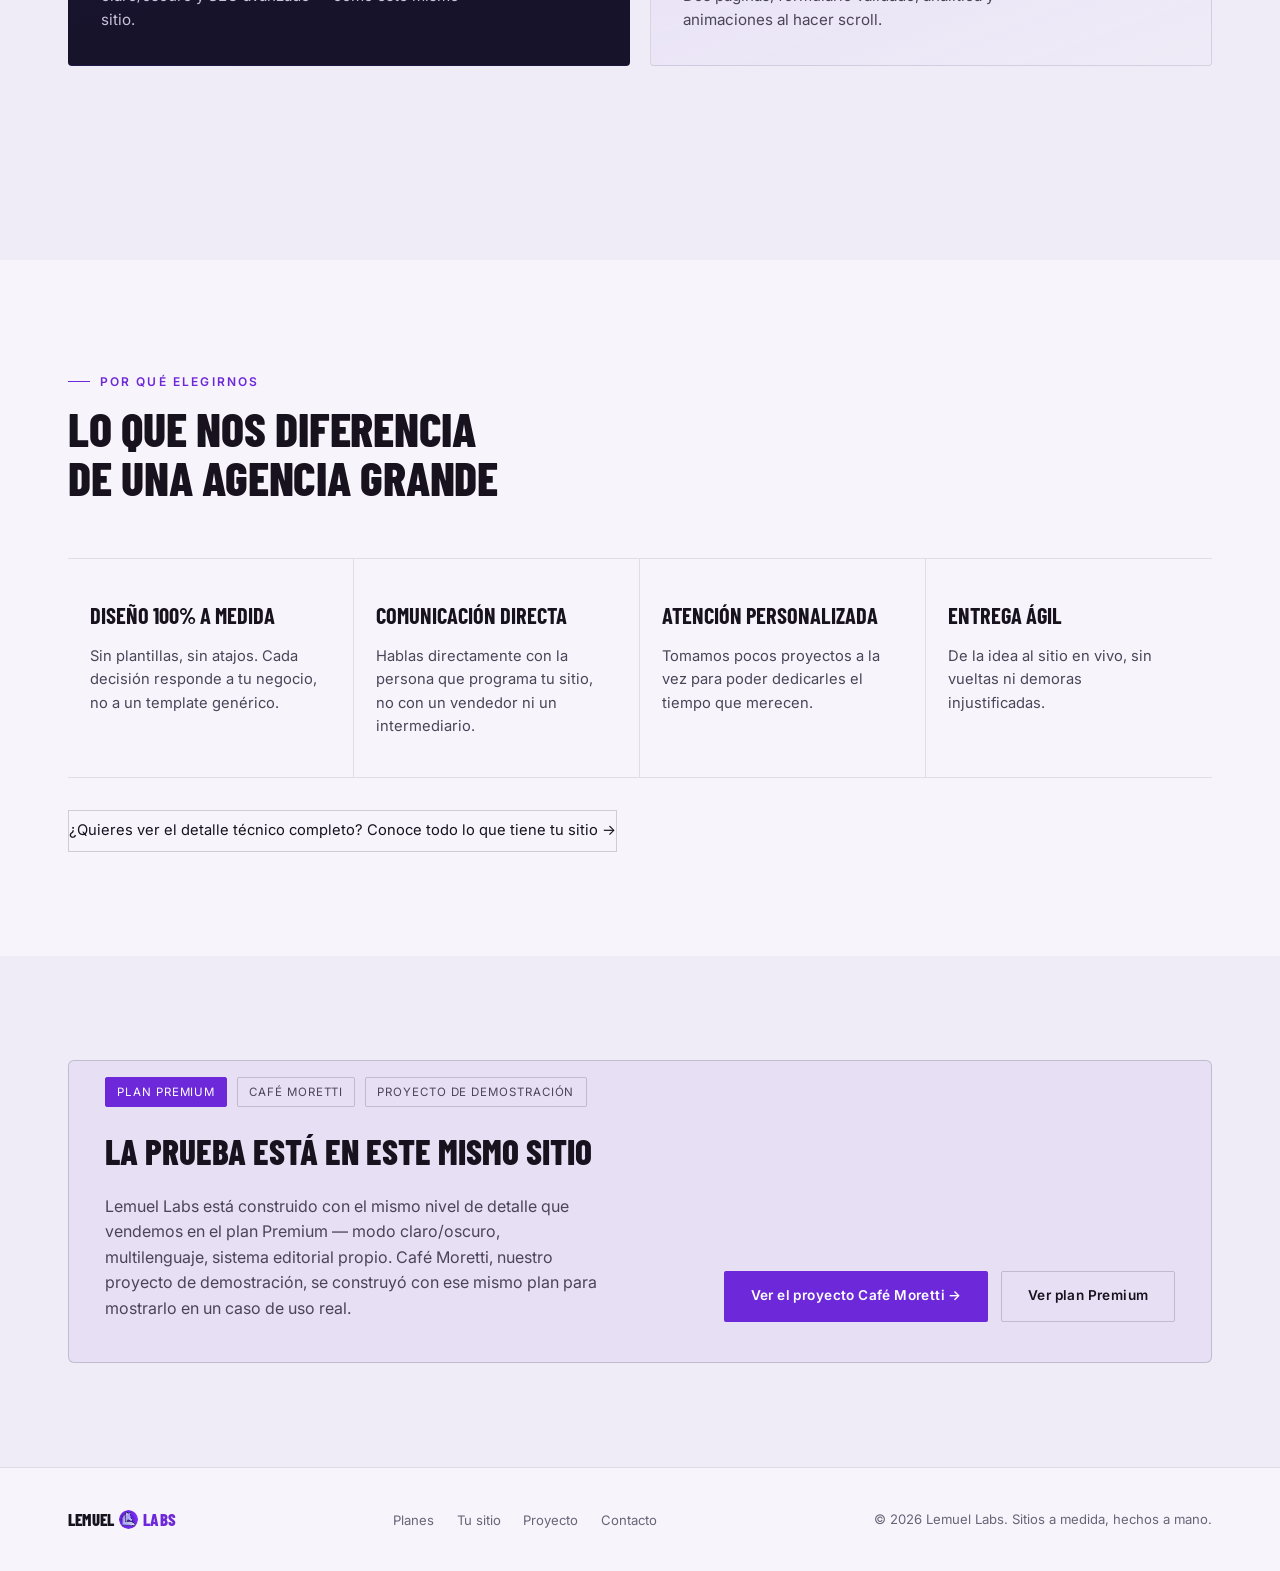
==== commit 58840f79: "Add files via upload" ====
--- a/index.html
+++ b/index.html
@@ -148,10 +148,6 @@
         <a href="proyecto.html" class="btn btn-ghost" data-i18n="hero_index_cta2">Ver proyecto de ejemplo</a>
       </div>
     </div>
-    <div class="wrap hero-meta">
-      <div class="hero-meta-item"><strong>3 planes</strong>Esencial, Profesional y Premium</div>
-      <div class="hero-meta-item"><strong>Trato directo</strong>Hablas con quien lo desarrolla</div>
-    </div>
   </section>
 
   <!-- RESUMEN DE SERVICIOS -->
@@ -164,20 +160,20 @@
       </div>
 
       <div class="bento">
-        <div class="card card-1 reveal">
+        <div class="card card-compact reveal">
+          <span class="card-tag"><span data-i18n="plan1_name">Plan Esencial</span> · $150.000</span>
+          <h3 data-i18n="service1_h3">Tu carta de presentación digital, lista en días</h3>
+          <p data-i18n="service1_p">Una página 100% a medida, responsive y con WhatsApp directo. Lista en días, sin vueltas.</p>
+        </div>
+        <div class="card card-compact reveal reveal-delay-1">
+          <span class="card-tag"><span data-i18n="plan2_name">Plan Profesional</span> · $200.000</span>
+          <h3 data-i18n="service2_h3">Tu negocio en movimiento</h3>
+          <p data-i18n="service2_p">Dos páginas, formulario validado, analítica y animaciones al hacer scroll.</p>
+        </div>
+        <div class="card card-featured reveal reveal-delay-2">
           <span class="card-tag"><span data-i18n="plan3_name">Plan Premium</span> · $250.000</span>
           <h3 data-i18n="service3_h3">El nivel que separa tu negocio de la competencia — literalmente</h3>
           <p data-i18n="service3_p">Sistema de diseño editorial, multilenguaje, modo claro/oscuro y SEO avanzado — como este mismo sitio.</p>
-        </div>
-        <div class="card card-2 reveal reveal-delay-1">
-          <span class="card-tag"><span data-i18n="plan1_name">Plan Esencial</span> · $150.000</span>
-          <h3 data-i18n="service1_h3">Tu carta de presentación digital, lista en días</h3>
-          <p data-i18n="service1_p">Una página 100% a medida, responsive y con WhatsApp directo. Lista en días, sin vueltas.</p>
-        </div>
-        <div class="card card-3 reveal reveal-delay-2">
-          <span class="card-tag"><span data-i18n="plan2_name">Plan Profesional</span> · $200.000</span>
-          <h3 data-i18n="service2_h3">Tu negocio en movimiento</h3>
-          <p data-i18n="service2_p">Dos páginas, formulario validado, analítica y animaciones al hacer scroll.</p>
         </div>
       </div>
 
--- a/css/styles.css
+++ b/css/styles.css
@@ -428,7 +428,7 @@
   pointer-events:none;
 }
 
-.hero-inner{ position:relative; z-index:2; padding-top:3rem; padding-bottom:4rem; }
+.hero-inner{ position:relative; z-index:2; padding-top:3rem; padding-bottom:6rem; }
 .hero.hero-compact{ min-height:64svh; }
 .hero.hero-compact .hero-inner{ padding-top:2.2rem; padding-bottom:3rem; }
 
@@ -457,29 +457,6 @@
   align-items:center;
   gap:1.2rem;
   flex-wrap:wrap;
-}
-
-.hero-meta{
-  position:relative;
-  z-index:2;
-  display:flex;
-  justify-content:space-between;
-  align-items:flex-end;
-  gap:2rem;
-  padding-bottom:2.5rem;
-  border-top:1px solid var(--border);
-  padding-top:1.6rem;
-  flex-wrap:wrap;
-}
-.hero-meta-item{ font-size:0.78rem; color:var(--text-dimmer); letter-spacing:0.02em; }
-.hero-meta-item strong{
-  display:block;
-  font-family:var(--display);
-  font-weight:700;
-  font-size:1.1rem;
-  color:var(--text);
-  text-transform:none;
-  letter-spacing:0;
 }
 
 /* ---------------------------------------------------------
@@ -542,16 +519,19 @@
 /* Fondo y texto fijos (no ligados al tema): esta tarjeta es un
    "spot" oscuro deliberado, debe leerse bien tanto en modo oscuro
    como en modo claro, así que no hereda var(--text)/var(--bg-alt-2) */
-.card-1{
+.card-featured{
   grid-column:1 / span 3; grid-row:1 / span 2;
   background:linear-gradient(165deg, var(--indigo-dark), #17132B 70%);
   color:#F1EEFB;
 }
-.card-1 .card-tag{ color:#B9A2F5; }
-.card-1 p{ color:#C9C2DC; }
-.card-1 h3{ font-size:2rem; }
-.card-2{ grid-column:4 / span 3; grid-row:1; }
-.card-3{ grid-column:4 / span 3; grid-row:2; }
+.card-featured .card-tag{ color:#B9A2F5; }
+.card-featured p{ color:#C9C2DC; }
+.card-featured h3{ font-size:2rem; }
+
+/* Las dos tarjetas "chicas" comparten estilo; su fila (arriba/abajo del
+   bloque destacado) sigue el orden en que aparecen en el HTML. */
+.card-compact:nth-of-type(1){ grid-column:4 / span 3; grid-row:1; }
+.card-compact:nth-of-type(2){ grid-column:4 / span 3; grid-row:2; }
 
 /* ---------------------------------------------------------
    8. POR QUÉ ELEGIRNOS
@@ -1069,7 +1049,7 @@
   .nav-toggle{ display:flex; }
 
   .bento{ grid-template-columns:1fr; grid-auto-rows:auto; }
-  .card-1, .card-2, .card-3{ grid-column:1; grid-row:auto; }
+  .bento .card-featured, .bento .card-compact{ grid-column:1; grid-row:auto; }
 
   .why-grid{ grid-template-columns:1fr 1fr; }
   .why-grid .why-item:nth-child(2n){ border-right:none; }
@@ -1086,7 +1066,6 @@
 @media (max-width:520px){
   .why-grid{ grid-template-columns:1fr; }
   .why-grid .why-item{ border-right:none; }
-  .hero-meta{ flex-direction:column; align-items:flex-start; gap:1rem; }
   .detail-grid{ grid-template-columns:1fr; }
   .nav-controls{ gap:0.4rem; }
   .lang-switch-btn{ padding:0 0.5rem; }
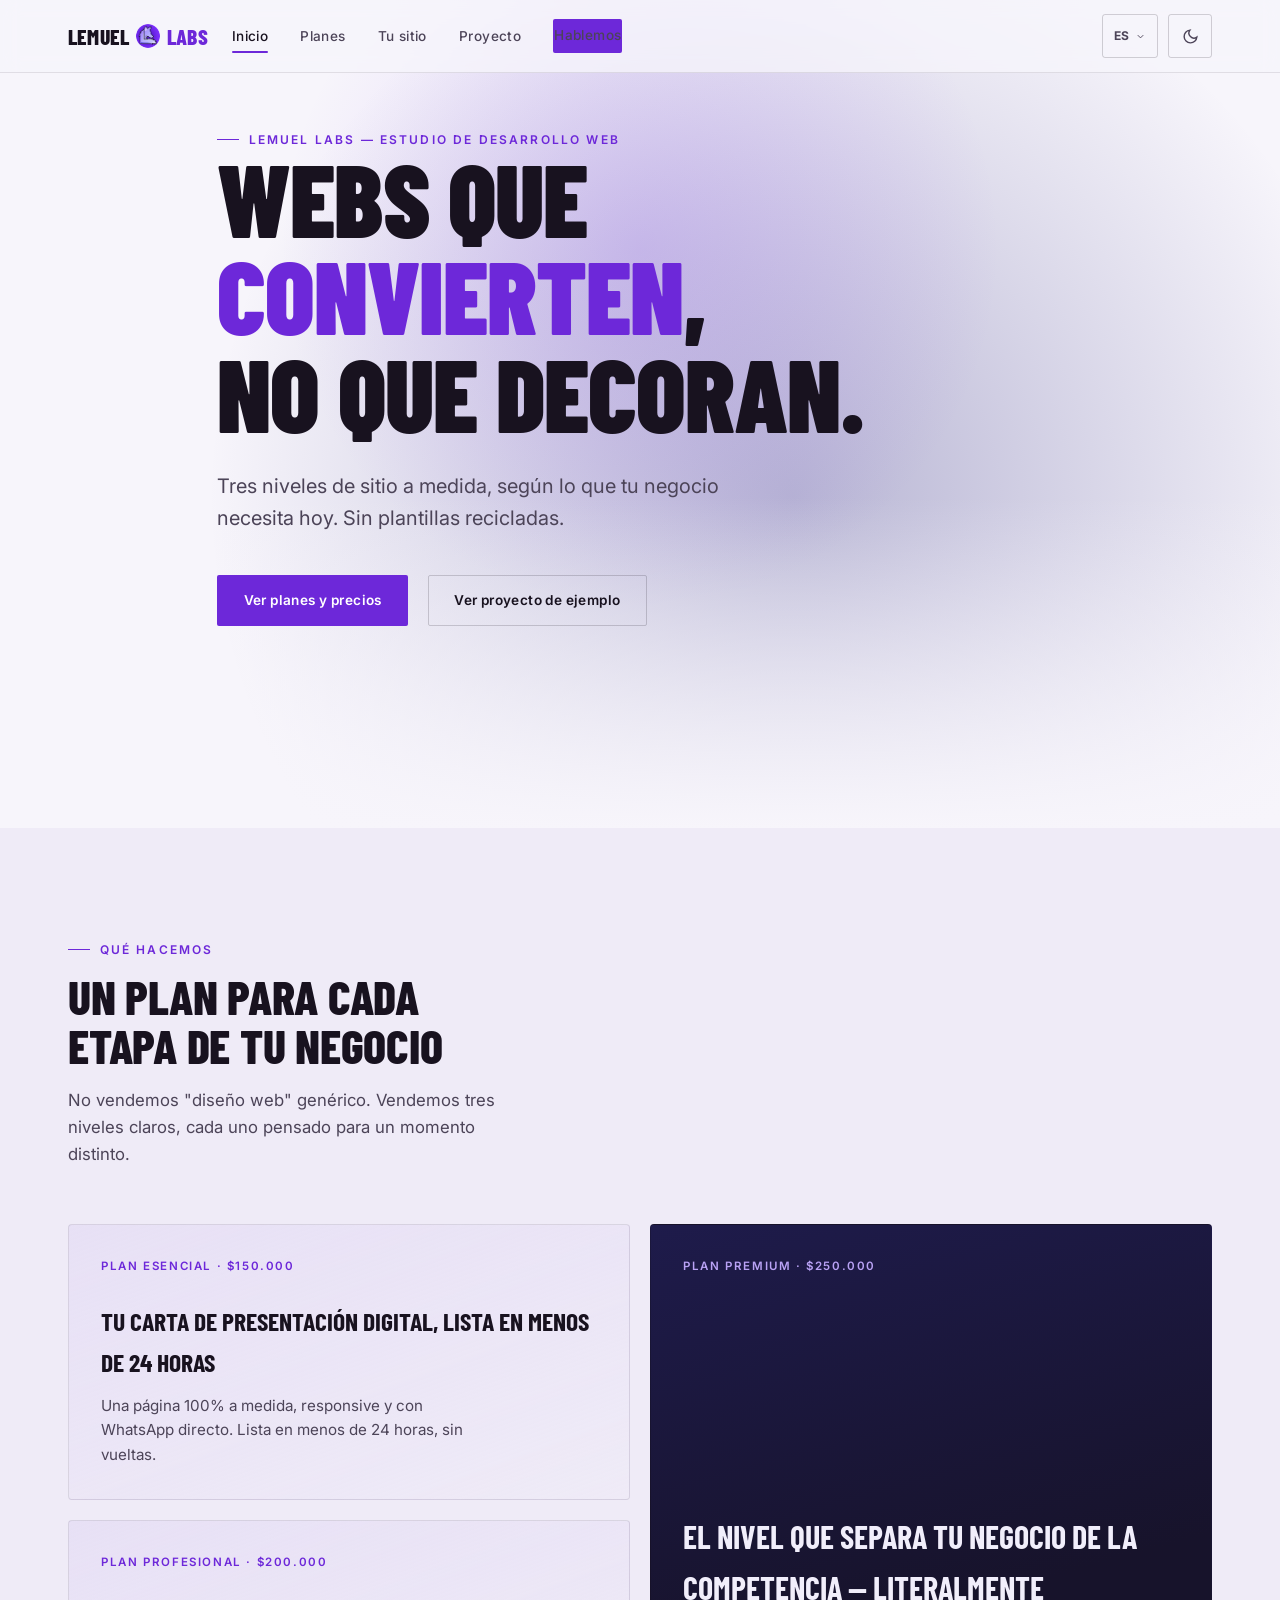
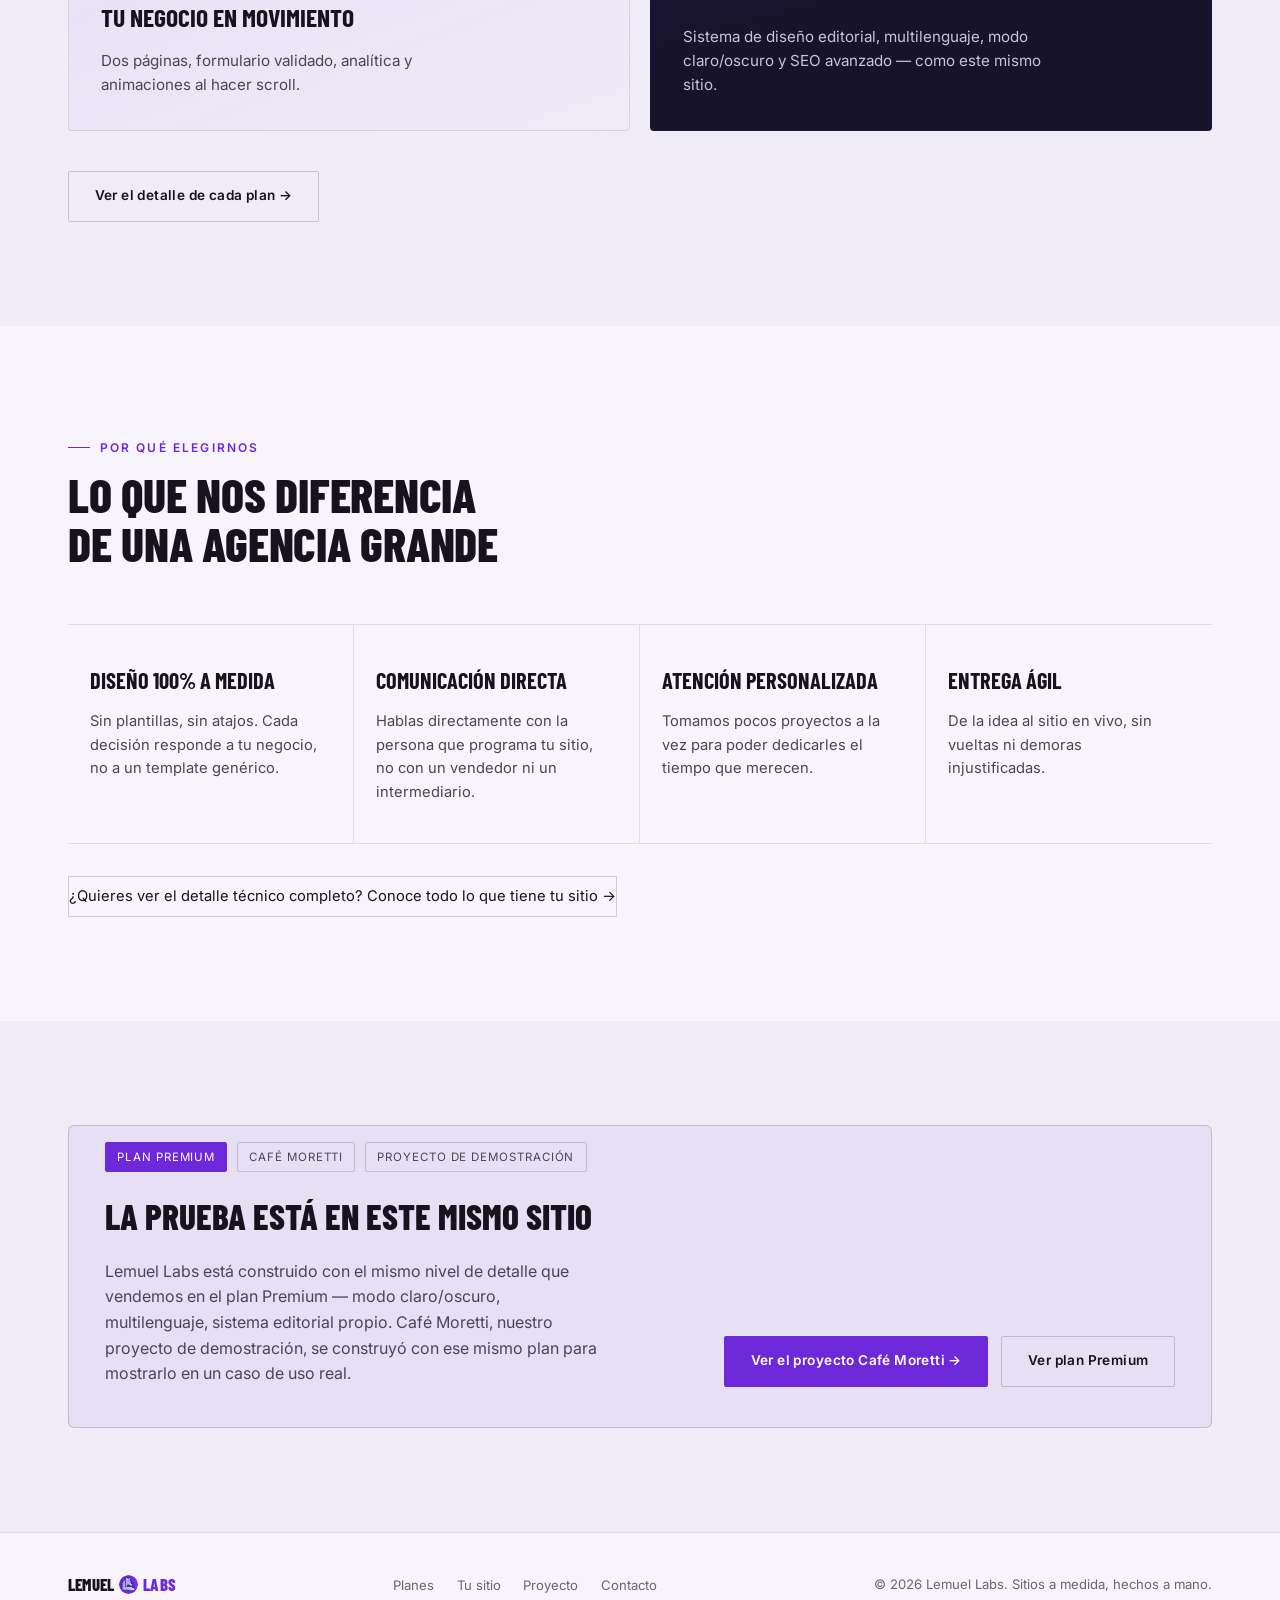
==== commit bbac6a99: "Add files via upload" ====
--- a/index.html
+++ b/index.html
@@ -162,8 +162,8 @@
       <div class="bento">
         <div class="card card-compact reveal">
           <span class="card-tag"><span data-i18n="plan1_name">Plan Esencial</span> · $150.000</span>
-          <h3 data-i18n="service1_h3">Tu carta de presentación digital, lista en días</h3>
-          <p data-i18n="service1_p">Una página 100% a medida, responsive y con WhatsApp directo. Lista en días, sin vueltas.</p>
+          <h3 data-i18n="service1_h3">Tu carta de presentación digital, lista en menos de 24 horas</h3>
+          <p data-i18n="service1_p">Una página 100% a medida, responsive y con WhatsApp directo. Lista en menos de 24 horas, sin vueltas.</p>
         </div>
         <div class="card card-compact reveal reveal-delay-1">
           <span class="card-tag"><span data-i18n="plan2_name">Plan Profesional</span> · $200.000</span>
--- a/css/styles.css
+++ b/css/styles.css
@@ -520,7 +520,7 @@
    "spot" oscuro deliberado, debe leerse bien tanto en modo oscuro
    como en modo claro, así que no hereda var(--text)/var(--bg-alt-2) */
 .card-featured{
-  grid-column:1 / span 3; grid-row:1 / span 2;
+  grid-column:4 / span 3; grid-row:1 / span 2;
   background:linear-gradient(165deg, var(--indigo-dark), #17132B 70%);
   color:#F1EEFB;
 }
@@ -530,8 +530,8 @@
 
 /* Las dos tarjetas "chicas" comparten estilo; su fila (arriba/abajo del
    bloque destacado) sigue el orden en que aparecen en el HTML. */
-.card-compact:nth-of-type(1){ grid-column:4 / span 3; grid-row:1; }
-.card-compact:nth-of-type(2){ grid-column:4 / span 3; grid-row:2; }
+.card-compact:nth-of-type(1){ grid-column:1 / span 3; grid-row:1; }
+.card-compact:nth-of-type(2){ grid-column:1 / span 3; grid-row:2; }
 
 /* ---------------------------------------------------------
    8. POR QUÉ ELEGIRNOS
@@ -663,8 +663,7 @@
   overflow-x:auto;
   border:1px solid var(--border);
   border-radius:6px;
-}
-.compare-scroll-hint{
+}.compare-scroll-hint{
   display:none;
   font-size:0.78rem;
   color:var(--text-dimmer);
@@ -1075,8 +1074,10 @@
   /* La tabla comparativa no entra completa en un viewport angosto (~360px);
      además de compactarla agresivamente acá, sumamos una señal visual
      clara de que hay que deslizar — el scroll horizontal solo no alcanza
-     como pista. */
-  .compare-scroll-hint{ display:block; }
+     como pista. El degradado y el texto de aviso solo se muestran
+     mientras `main.js` detecta que queda contenido sin ver a la derecha;
+     así nunca quedan superpuestos a la última columna. */
+  .compare-scroll-hint.has-more-right{ display:block; }
   .compare-table-wrap::after{
     content:"";
     position:absolute;
@@ -1084,7 +1085,10 @@
     width:28px;
     background:linear-gradient(90deg, transparent, color-mix(in srgb, var(--bg-alt-2) 85%, transparent));
     pointer-events:none;
+    opacity:0;
+    transition:opacity 0.2s ease;
   }
+  .compare-table-wrap.has-more-right::after{ opacity:1; }
   .compare-table{ min-width:400px; font-size:0.74rem; }
   .compare-table thead th{ padding:0.6rem 0.5rem; font-size:0.66rem; }
   .compare-table tbody th{ padding:0.55rem 0.5rem; white-space:normal; font-size:0.76rem; }
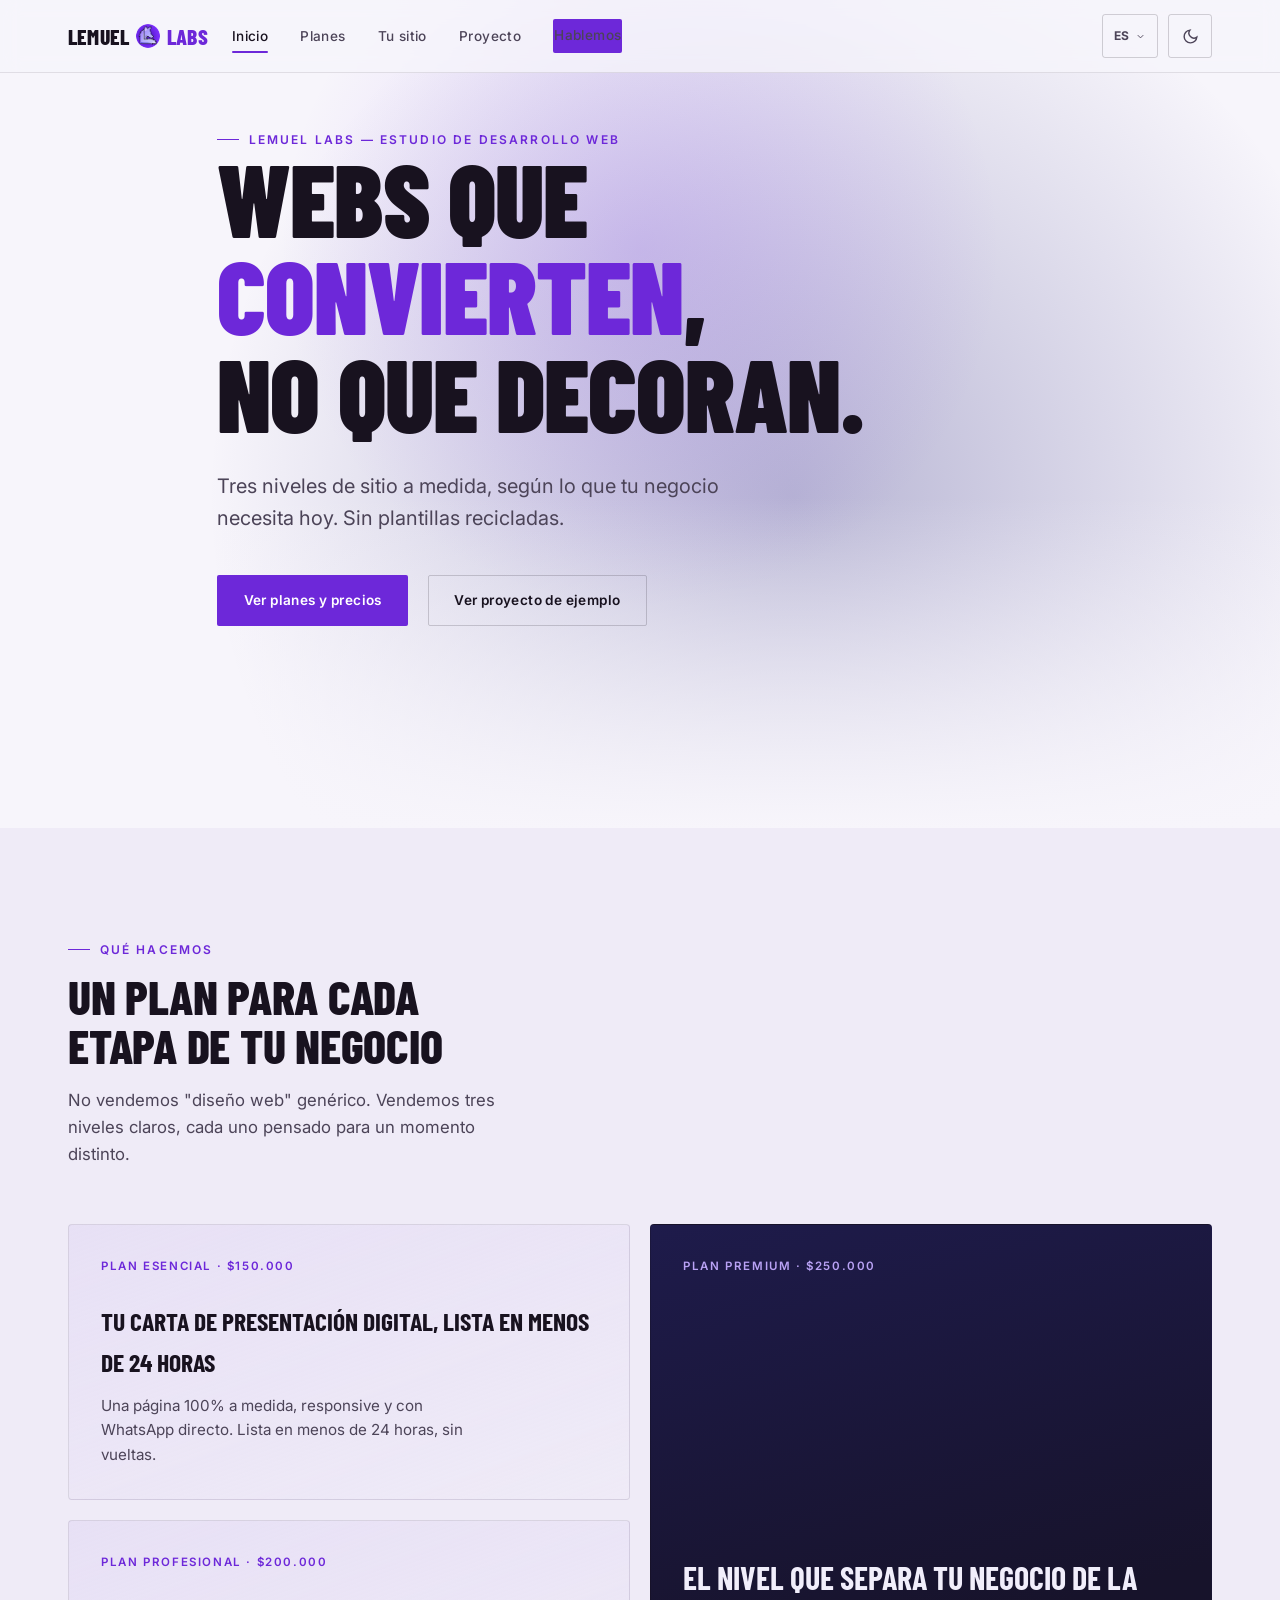
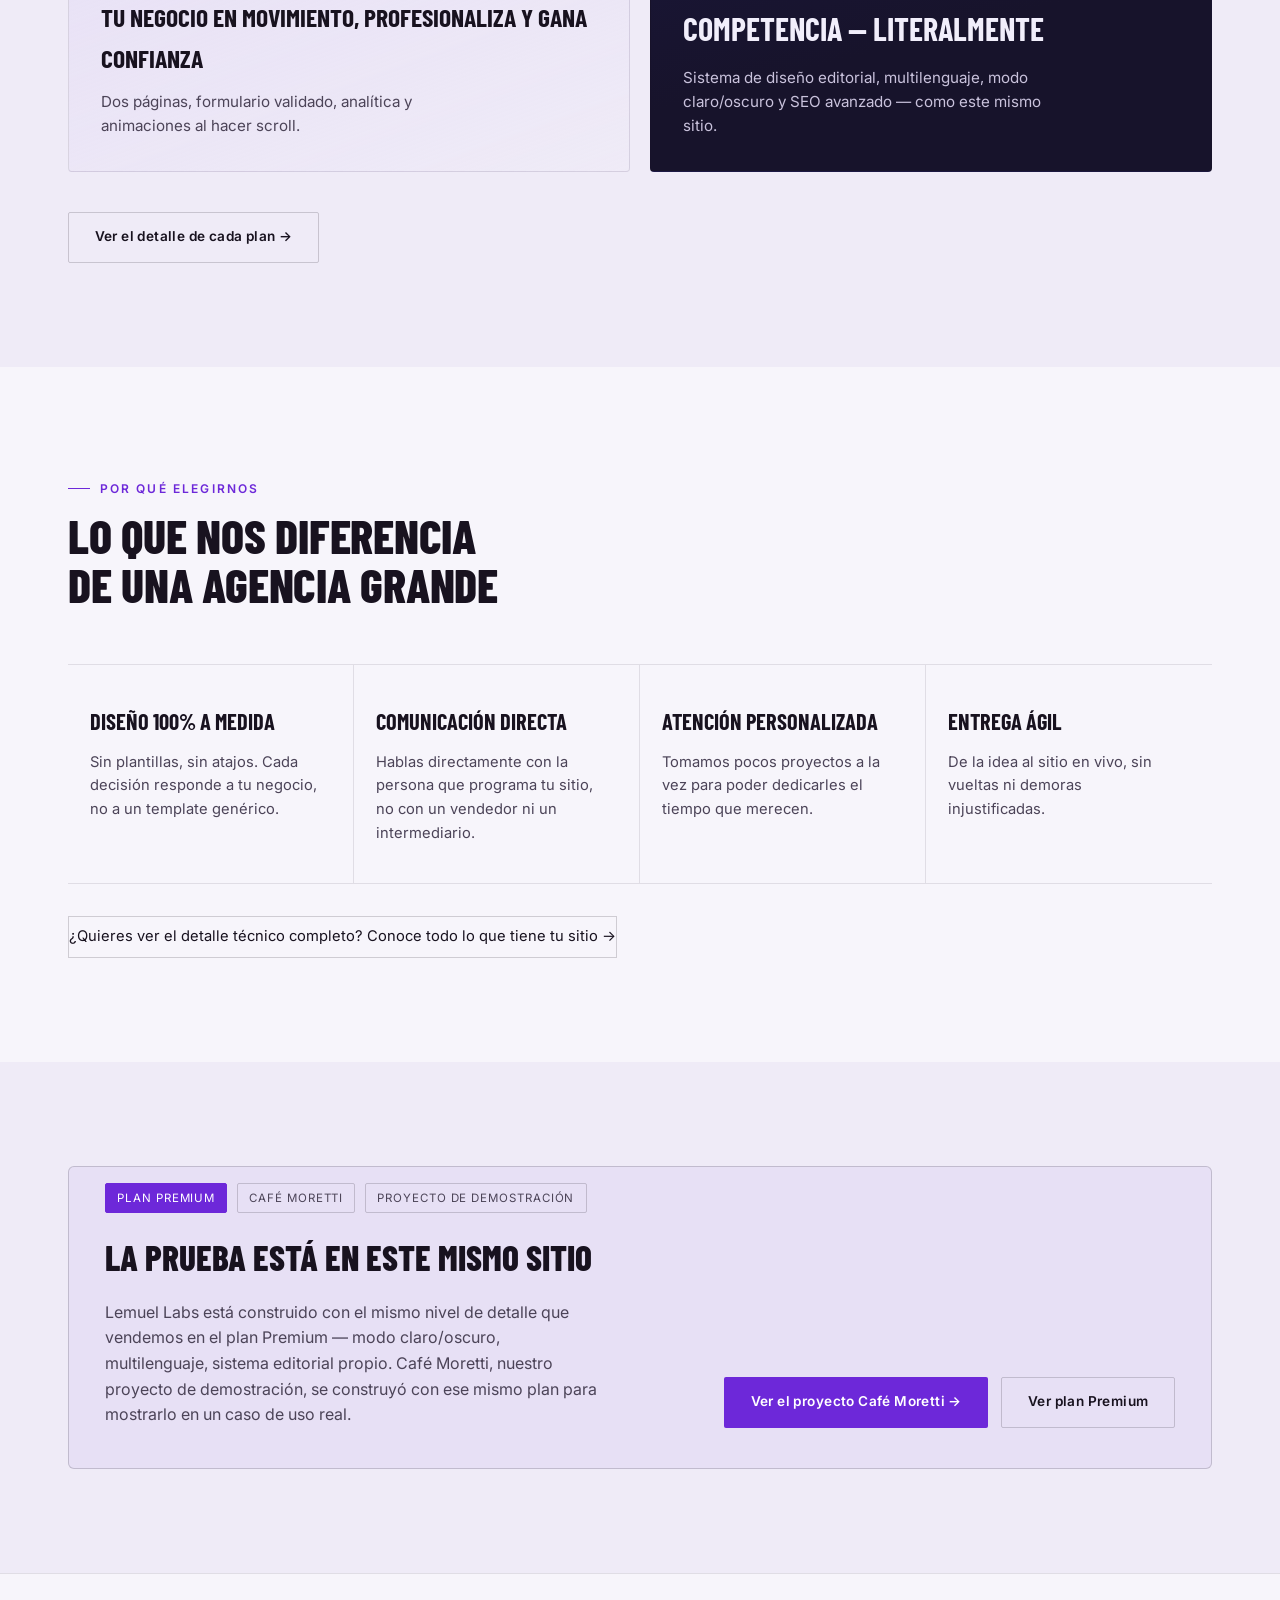
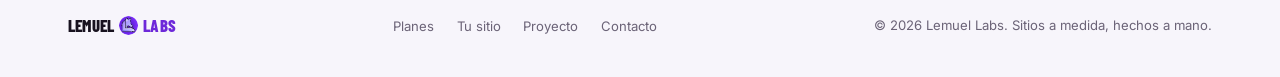
==== commit 5e519811: "Add files via upload" ====
--- a/index.html
+++ b/index.html
@@ -10,7 +10,7 @@
 <link rel="apple-touch-icon" sizes="180x180" href="img/apple-touch-icon.png">
 
 <!-- Analítica liviana y sin cookies, vía Plausible. -->
-<script defer data-domain="lemuelabs.github.io" src="https://plausible.io/js/script.js"></script>
+<script defer data-domain="lemuel-labs.lemuel-labs.workers.dev" src="https://plausible.io/js/script.js"></script>
 <!-- Alternativa a Plausible: GoatCounter (también gratis, también sin cookies).
      Para usarla en vez de Plausible: comentar el script de arriba,
      descomentar este, y reemplazar TU-CUENTA por tu cuenta real.
@@ -34,6 +34,7 @@
 
 <title>Lemuel Labs — Desarrollo web a medida en 3 niveles</title>
 <meta name="description" content="Lemuel Labs diseña y desarrolla sitios web a medida en tres planes: Esencial, Profesional y Premium. Sin plantillas. Con trato directo.">
+<link rel="canonical" href="https://lemuel-labs.lemuel-labs.workers.dev/index.html">
 
 <meta property="og:type" content="website">
 <meta property="og:title" content="Lemuel Labs — Desarrollo web a medida en 3 niveles">
@@ -42,8 +43,8 @@
      Facebook Sharing Debugger (developers.facebook.com/tools/debug),
      Twitter Card Validator (cards-dev.twitter.com/validator) o
      LinkedIn Post Inspector (linkedin.com/post-inspector). -->
-<meta property="og:url" content="https://lemuelabs.github.io/lemuel-labs/index.html">
-<meta property="og:image" content="https://lemuelabs.github.io/lemuel-labs/img/og-cover.jpg">
+<meta property="og:url" content="https://lemuel-labs.lemuel-labs.workers.dev/index.html">
+<meta property="og:image" content="https://lemuel-labs.lemuel-labs.workers.dev/img/og-cover.jpg">
 <meta property="og:image:type" content="image/jpeg">
 <meta property="og:image:width" content="1200">
 <meta property="og:image:height" content="630">
@@ -52,7 +53,8 @@
 <meta name="twitter:card" content="summary_large_image">
 <meta name="twitter:title" content="Lemuel Labs — Desarrollo web a medida en 3 niveles">
 <meta name="twitter:description" content="Sitios a medida en tres planes: Esencial, Profesional y Premium. Sin plantillas, con trato directo.">
-<meta name="twitter:image" content="https://lemuelabs.github.io/lemuel-labs/img/og-cover.jpg">
+<meta name="twitter:image" content="https://lemuel-labs.lemuel-labs.workers.dev/img/og-cover.jpg">
+<meta name="google-site-verification" content="gsQZSoaF6FF7yiT_VLcIkMUJ9C_FSyWA95HaP05sHlU" />
 
 <!-- Datos estructurados — ProfessionalService con los 3 planes como Offer.
      priceCurrency se asume ARS por el formato de los precios; ajustar si
@@ -63,7 +65,7 @@
   "@type": "ProfessionalService",
   "name": "Lemuel Labs",
   "description": "Estudio de desarrollo web a medida. Sitios de presentación para pequeños y medianos negocios, en tres niveles de servicio: Esencial, Profesional y Premium.",
-  "url": "https://lemuelabs.github.io/lemuel-labs/index.html",
+  "url": "https://lemuel-labs.lemuel-labs.workers.dev/index.html",
   "telephone": "+5355530224",
   "email": "lemuel.labs@gmail.com",
   "priceRange": "$$",
@@ -73,21 +75,21 @@
       "name": "Plan Esencial",
       "price": "150000",
       "priceCurrency": "ARS",
-      "url": "https://lemuelabs.github.io/lemuel-labs/planes.html#esencial"
+      "url": "https://lemuel-labs.lemuel-labs.workers.dev/planes.html#esencial"
     },
     {
       "@type": "Offer",
       "name": "Plan Profesional",
       "price": "200000",
       "priceCurrency": "ARS",
-      "url": "https://lemuelabs.github.io/lemuel-labs/planes.html#profesional"
+      "url": "https://lemuel-labs.lemuel-labs.workers.dev/planes.html#profesional"
     },
     {
       "@type": "Offer",
       "name": "Plan Premium",
       "price": "250000",
       "priceCurrency": "ARS",
-      "url": "https://lemuelabs.github.io/lemuel-labs/planes.html#premium"
+      "url": "https://lemuel-labs.lemuel-labs.workers.dev/planes.html#premium"
     }
   ]
 }
@@ -167,7 +169,7 @@
         </div>
         <div class="card card-compact reveal reveal-delay-1">
           <span class="card-tag"><span data-i18n="plan2_name">Plan Profesional</span> · $200.000</span>
-          <h3 data-i18n="service2_h3">Tu negocio en movimiento</h3>
+          <h3 data-i18n="service2_h3">Tu negocio en movimiento, profesionaliza y gana confianza</h3>
           <p data-i18n="service2_p">Dos páginas, formulario validado, analítica y animaciones al hacer scroll.</p>
         </div>
         <div class="card card-featured reveal reveal-delay-2">
--- a/css/styles.css
+++ b/css/styles.css
@@ -179,7 +179,6 @@
 .reveal.in-view{ opacity:1; transform:translateY(0); }
 .reveal-delay-1.in-view{ transition-delay:0.08s; }
 .reveal-delay-2.in-view{ transition-delay:0.16s; }
-.reveal-delay-3.in-view{ transition-delay:0.24s; }
 
 .btn{
   display:inline-flex;
@@ -474,7 +473,6 @@
   letter-spacing:-0.005em;
 }
 .section-head p{ margin-top:1.1rem; color:var(--text-dim); font-size:1.05rem; max-width:42ch; }
-.section-head.center{ margin-left:auto; margin-right:auto; text-align:center; }
 
 /* ---------------------------------------------------------
    7. BENTO DE SERVICIOS (resumen en index)
@@ -663,11 +661,6 @@
   overflow-x:auto;
   border:1px solid var(--border);
   border-radius:6px;
-}.compare-scroll-hint{
-  display:none;
-  font-size:0.78rem;
-  color:var(--text-dimmer);
-  margin-top:0.6rem;
 }
 .compare-table{
   width:100%;
@@ -1071,13 +1064,12 @@
   .lang-switch-list{ right:-0.5rem; }
   .plan-card.featured::before{ font-size:0.6rem; padding:0.3rem 0.6rem; left:1.4rem; max-width:calc(100% - 2.8rem); }
 
-  /* La tabla comparativa no entra completa en un viewport angosto (~360px);
-     además de compactarla agresivamente acá, sumamos una señal visual
-     clara de que hay que deslizar — el scroll horizontal solo no alcanza
-     como pista. El degradado y el texto de aviso solo se muestran
-     mientras `main.js` detecta que queda contenido sin ver a la derecha;
-     así nunca quedan superpuestos a la última columna. */
-  .compare-scroll-hint.has-more-right{ display:block; }
+  /* Con un layout de ancho natural (sin comprimir columnas por
+     porcentaje), la tabla necesita desplazamiento horizontal en mobile
+     para que el contenido tenga aire — el degradado avisa que hay más
+     para ver. initCompareScrollHint(), en main.js, lo muestra u oculta
+     según el scroll real. */
+  .compare-table-wrap{ overflow-x:auto; -webkit-overflow-scrolling:touch; }
   .compare-table-wrap::after{
     content:"";
     position:absolute;
@@ -1086,11 +1078,11 @@
     background:linear-gradient(90deg, transparent, color-mix(in srgb, var(--bg-alt-2) 85%, transparent));
     pointer-events:none;
     opacity:0;
-    transition:opacity 0.2s ease;
+    transition:opacity 0.15s ease;
   }
   .compare-table-wrap.has-more-right::after{ opacity:1; }
-  .compare-table{ min-width:400px; font-size:0.74rem; }
-  .compare-table thead th{ padding:0.6rem 0.5rem; font-size:0.66rem; }
-  .compare-table tbody th{ padding:0.55rem 0.5rem; white-space:normal; font-size:0.76rem; }
-  .compare-table tbody td{ padding:0.55rem 0.4rem; }
-}
+  .compare-table{ min-width:480px; font-size:0.82rem; }
+  .compare-table thead th{ padding:0.75rem 0.85rem; font-size:0.7rem; }
+  .compare-table tbody th{ padding:0.7rem 0.85rem; font-size:0.82rem; }
+  .compare-table tbody td{ padding:0.7rem 0.6rem; }
+}
